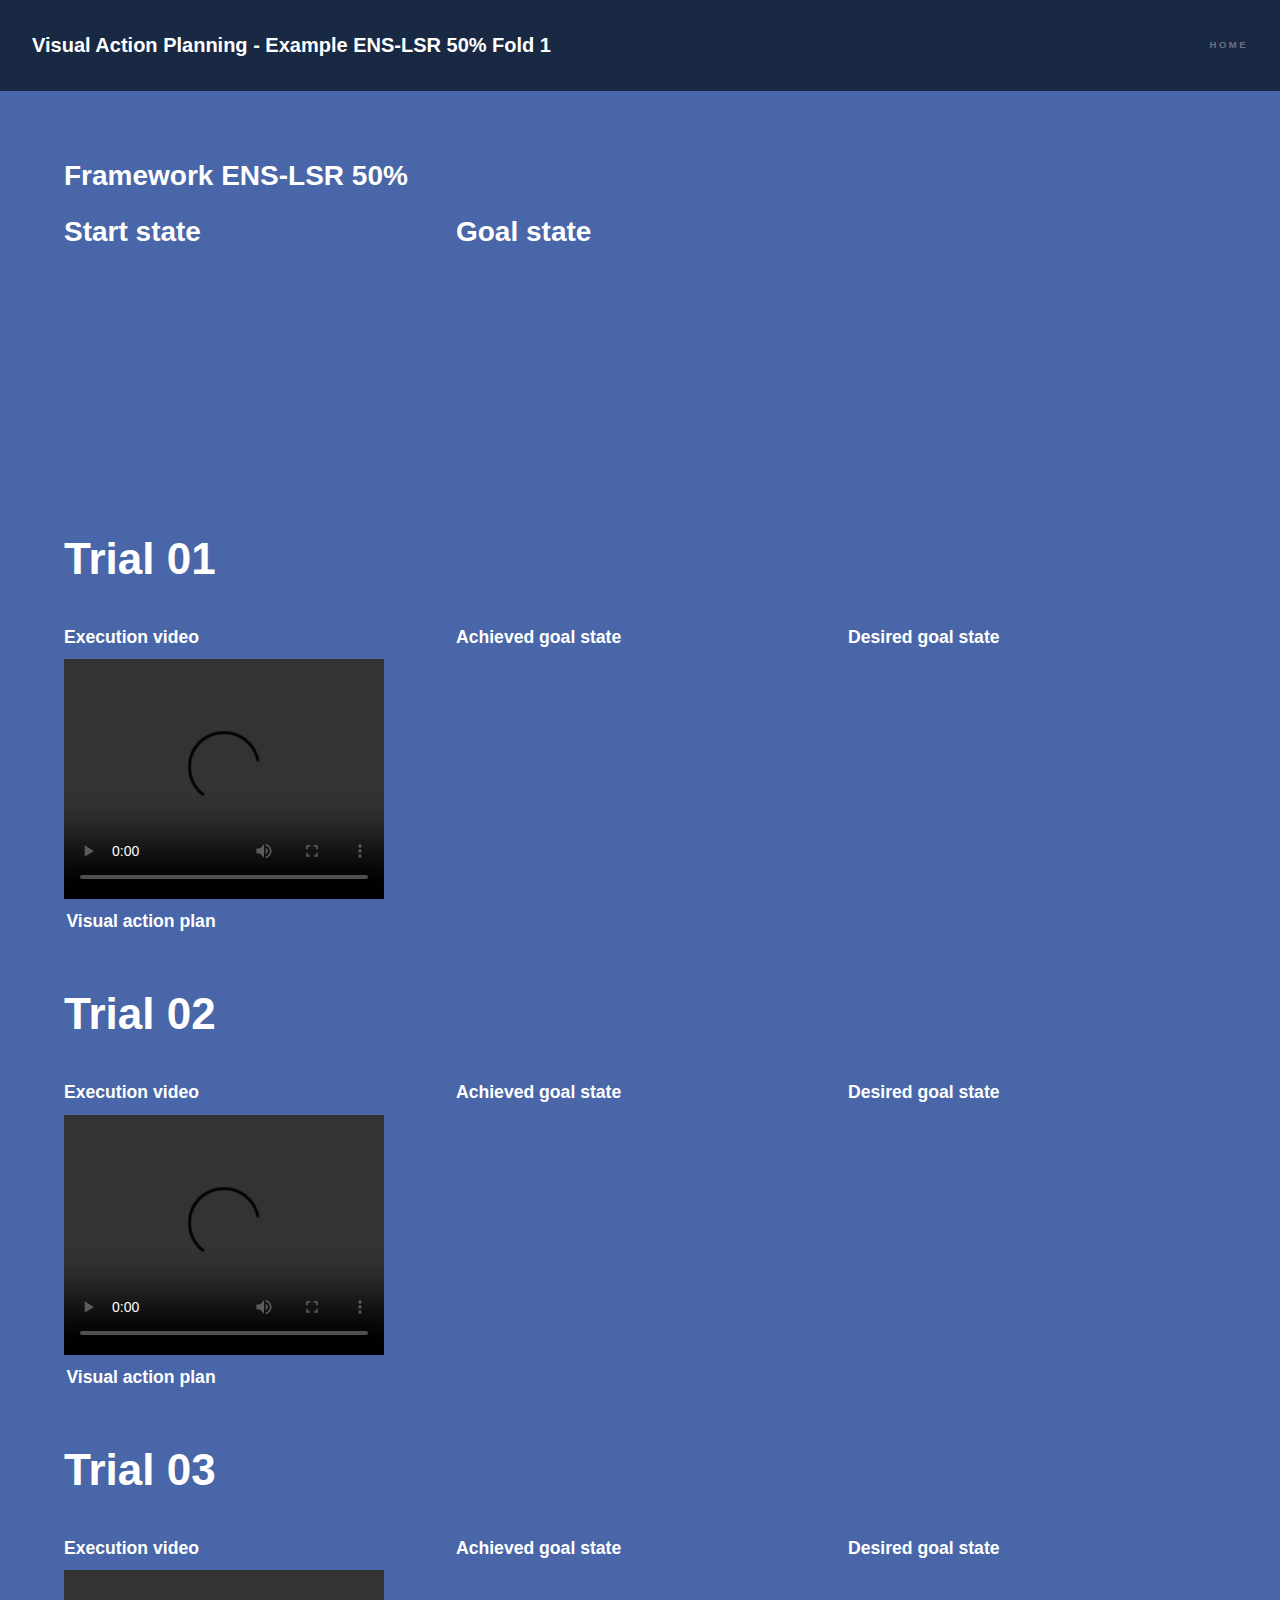
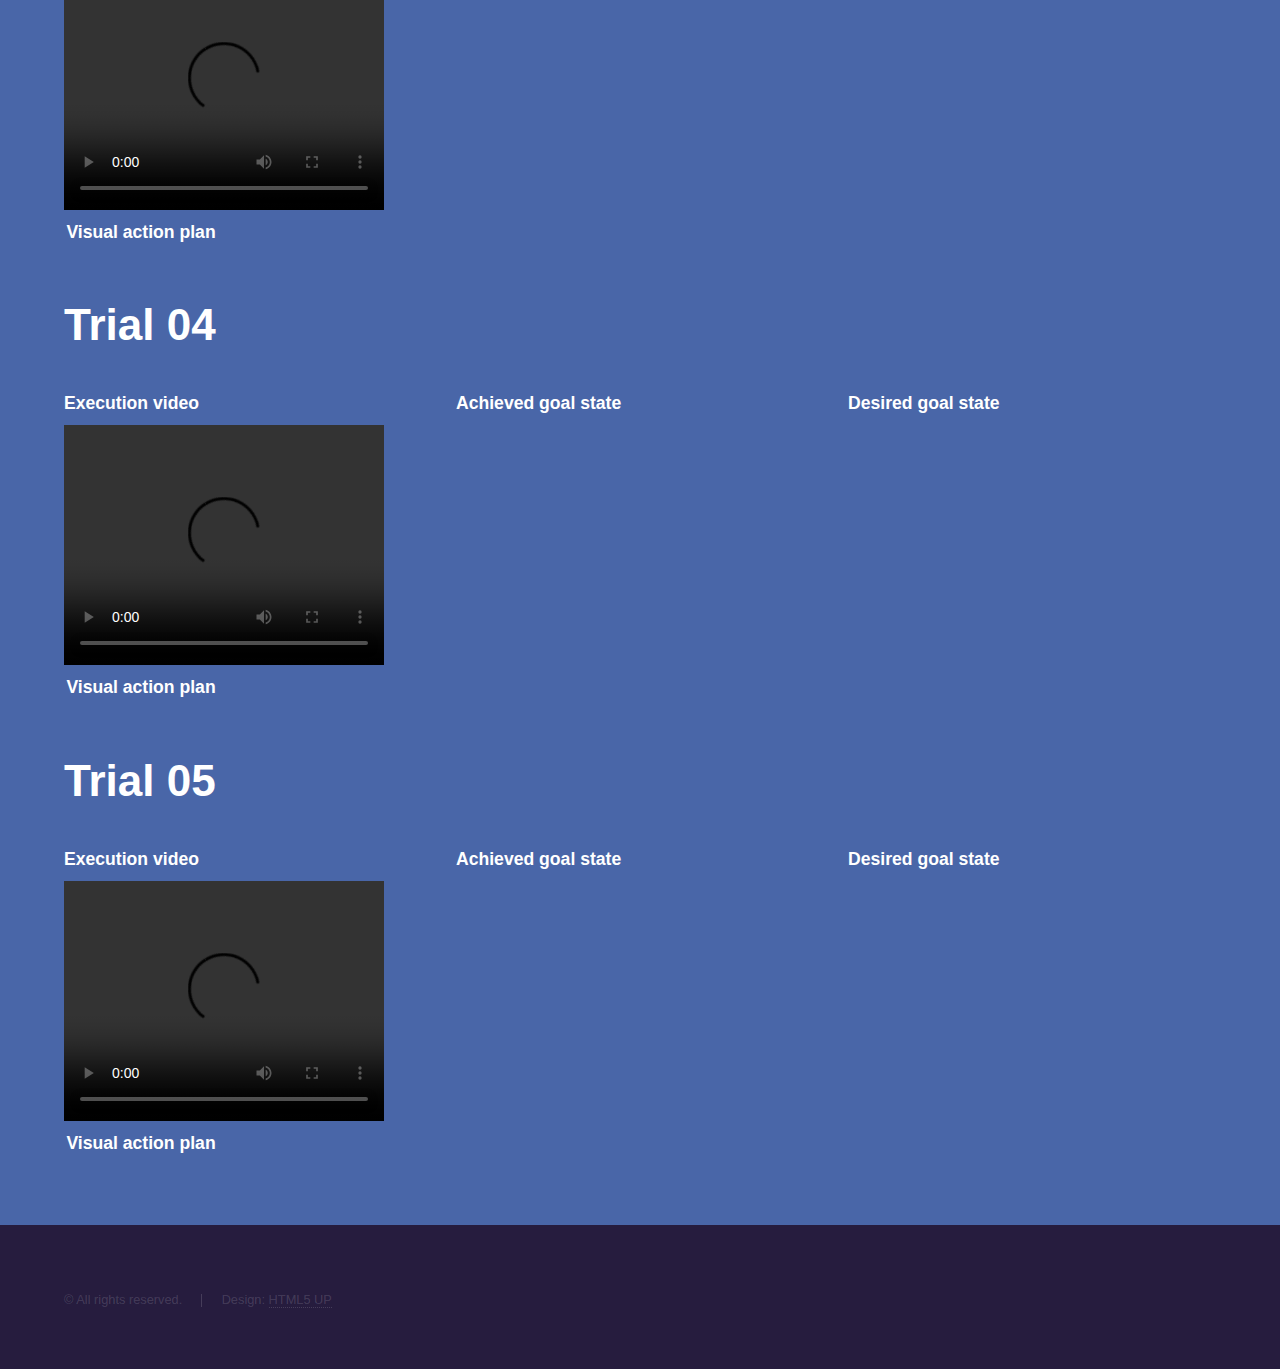
==== execution_videos_ens_fold_01.html @ e79122f7 "init website ens-lsr" ====
<!DOCTYPE HTML>
<!--
	Hyperspace by HTML5 UP
	html5up.net | @ajlkn
	Free for personal and commercial use under the CCA 3.0 license (html5up.net/license)
-->
<html>
	<head>
		<title>Visual Action Planning - Example ENS-LSR 50% Fold 1</title>
		<meta charset="utf-8" />
		<meta name="viewport" content="width=device-width, initial-scale=1, user-scalable=no" />
		<link rel="stylesheet" href="assets/css/main.css" />
		<noscript><link rel="stylesheet" href="assets/css/noscript.css" /></noscript>
		<style>
			div.divtitle {
			  padding-top: 25px;
			}

			div.divtrial {
			  padding-top: 10px;
			  padding-bottom: 10px;
			}
		</style>
	</head>
	<body class="is-preload">

		<!-- Header -->
			<header id="header" >

				<a href="index.html" class="title">Visual Action Planning - Example ENS-LSR 50% Fold 1</a>
				<nav>
					<ul>
						<li><a href="index.html">Home</a></li>
					</ul>
				</nav>
			</header>

		<!-- Wrapper -->
			<div id="wrapper">

				<!-- Main -->
					<section id="main" class="wrapper style3 spotlight">
						<div class="inner">

							<!--p>
							An image of a start and goal state will show up here.
							</p-->

								<div class="div">
								<article class="col-4 col-12-xsmall work-item">
									<h2>Framework ENS-LSR 50%</h2>
								</article>
							</div>

							<div class="row">
								
								<article class="col-4 col-12-xsmall work-item">
									<h2>Start state</h2>
									<a  class="image"><img src="images/web_ens/F01/T01/S_00.png" alt="" data-position="center center" style="height:240px;"/></a>
								</article>	
								<article class="col-4 col-12-xsmall work-item">
									<h2>Goal state</h2>
									<a  class="image"><img src="images/web_ens/F01/T01/G.png" alt="" data-position="center center" style="height:240px;"/></a>
								</article>	
							</div>

							<!--  <h1 class="major">Framework ACE-LSR 50%, Trial 01</h1>		-->				

							<!-- TRAIL 01 -->
							<div class="divtrial">
								<article class="col-4 col-12-xsmall work-item">
									<h1>Trial 01</h1>
								</article>
							</div>

						

							<div class="row">
								<article class="col-4 col-12-xsmall work-item">
									<h3>Execution video</h3>
									<video width="320" height="240" controls>
									  <source src="videos/ens/ens_f1_t1.m4v" type="video/mp4">									
									</video>
								</article>
								<article class="col-4 col-12-xsmall work-item">
									<h3>Achieved goal state</h3>
									<a  class="image"><img src="images/web_ens/F01/T01/S_02.png" alt="" data-position="center center" style="height:240px;"/></a>
								</article>	
								<article class="col-4 col-12-xsmall work-item">
									<h3>Desired goal state</h3>
									<a  class="image"><img src="images/web_ens/F01/T01/G.png" alt="" data-position="center center" style="height:240px;"/></a>
								</article>	
							</div>
							
							<div class="row">
								<h3>Visual action plan</h3>
							</div>
							
							<div class="row">
								<article class="col-4 col-12-xsmall work-item">
									<a  class="image">
										<img src="images/web_ens/F01/T01/VAP_00.png" alt="" data-position="center center" style="width:371px;"/>
									</a>
								</article>
							</div>

									
							
							
							<!-- TRAIL 02 -->
							<div class="divtrial">
								<article class="col-4 col-12-xsmall work-item">
									<h1>Trial 02</h1>
								</article>
							</div>


							<div class="row">
								<article class="col-4 col-12-xsmall work-item">
									<h3>Execution video</h3>
									<video width="320" height="240" controls>
									  <source src="videos/ens/ens_f1_t2.m4v" type="video/mp4">									
									</video>
								</article>
								<article class="col-4 col-12-xsmall work-item">
									<h3>Achieved goal state</h3>
									<a  class="image"><img src="images/web_ens/F01/T02/S_02.png" alt="" data-position="center center" style="height:240px;"/></a>
								</article>	
								<article class="col-4 col-12-xsmall work-item">
									<h3>Desired goal state</h3>
									<a  class="image"><img src="images/web_ens/F01/T02/G.png" alt="" data-position="center center" style="height:240px;"/></a>
								</article>	
							</div>
							
							<div class="row">
								<h3>Visual action plan</h3>
							</div>
							
							<div class="row">
								<article class="col-4 col-12-xsmall work-item">
									<a  class="image">
										<img src="images/web_ens/F01/T02/VAP_00.png" alt="" data-position="center center" style="width:371px;"/>
									</a>
								</article>	
							</div>

					


					<!-- TRAIL 03 -->
							<div class="divtrial">
								<article class="col-4 col-12-xsmall work-item">
									<h1>Trial 03</h1>
								</article>
							</div>

					

							<div class="row">
								<article class="col-4 col-12-xsmall work-item">
									<h3>Execution video</h3>
									<video width="320" height="240" controls>
									  <source src="videos/ens/ens_f1_t3.m4v" type="video/mp4">									
									</video>
								</article>
								<article class="col-4 col-12-xsmall work-item">
									<h3>Achieved goal state</h3>
									<a  class="image"><img src="images/web_ens/F01/T03/S_02.png" alt="" data-position="center center" style="height:240px;"/></a>
								</article>	
								<article class="col-4 col-12-xsmall work-item">
									<h3>Desired goal state</h3>
									<a  class="image"><img src="images/web_ens/F01/T03/G.png" alt="" data-position="center center" style="height:240px;"/></a>
								</article>	
							</div>
							
							<div class="row">
								<h3>Visual action plan</h3>
							</div>
							
							<div class="row">
								<article class="col-4 col-12-xsmall work-item">
									<a  class="image">
										<img src="images/web_ens/F01/T03/VAP_00.png" alt="" data-position="center center" style="width:371px;"/>
									</a>
								</article>	
								<article class="col-4 col-12-xsmall work-item">
									<a  class="image">
										<img src="images/web_ens/F01/T03/VAP_01.png" alt="" data-position="center center" style="width:371px;"/>
									</a>
								</article>	
							</div>




					<!-- TRAIL 04 -->
							<div class="divtrial">
								<article class="col-4 col-12-xsmall work-item">
									<h1>Trial 04</h1>
								</article>
							</div>


							<div class="row">
								<article class="col-4 col-12-xsmall work-item">
									<h3>Execution video</h3>
									<video width="320" height="240" controls>
									  <source src="videos/ens/ens_f1_t4.m4v" type="video/mp4">									
									</video>
								</article>
								<article class="col-4 col-12-xsmall work-item">
									<h3>Achieved goal state</h3>
									<a  class="image"><img src="images/web_ens/F01/T04/S_02.png" alt="" data-position="center center" style="height:240px;"/></a>
								</article>	
								<article class="col-4 col-12-xsmall work-item">
									<h3>Desired goal state</h3>
									<a  class="image"><img src="images/web_ens/F01/T04/G.png" alt="" data-position="center center" style="height:240px;"/></a>
								</article>	
							</div>
							
							<div class="row">
								<h3>Visual action plan</h3>
							</div>
							
							<div class="row">
								<article class="col-4 col-12-xsmall work-item">
									<a  class="image">
										<img src="images/web_ens/F01/T04/VAP_00.png" alt="" data-position="center center" style="width:371px;"/>
									</a>
								</article>	
							</div>



					<!-- TRAIL 04 -->
							<div class="divtrial">
								<article class="col-4 col-12-xsmall work-item">
									<h1>Trial 05</h1>
								</article>
							</div>


							<div class="row">
								<article class="col-4 col-12-xsmall work-item">
									<h3>Execution video</h3>
									<video width="320" height="240" controls>
									  <source src="videos/ens/ens_f1_t5.m4v" type="video/mp4">									
									</video>
								</article>
								<article class="col-4 col-12-xsmall work-item">
									<h3>Achieved goal state</h3>
									<a  class="image"><img src="images/web_ens/F01/T05/S_02.png" alt="" data-position="center center" style="height:240px;"/></a>
								</article>	
								<article class="col-4 col-12-xsmall work-item">
									<h3>Desired goal state</h3>
									<a  class="image"><img src="images/web_ens/F01/T05/G.png" alt="" data-position="center center" style="height:240px;"/></a>
								</article>	
							</div>
							
							<div class="row">
								<h3>Visual action plan</h3>
							</div>
							
							<div class="row">
								<article class="col-4 col-12-xsmall work-item">
									<a  class="image">
										<img src="images/web_ens/F01/T05/VAP_00.png" alt="" data-position="center center" style="width:371px;"/>
									</a>
								</article>	
							</div>
				
				

				</div>
					</section>















			</div>

		<!-- Footer -->
			<footer id="footer" class="wrapper alt">
				<div class="inner">
					<ul class="menu">
						<li>&copy; All rights reserved.</li><li>Design: <a href="http://html5up.net">HTML5 UP</a></li>
					</ul>
				</div>
			</footer>

		<!-- Scripts -->
			<script src="assets/js/jquery.min.js"></script>
			<script src="assets/js/jquery.scrollex.min.js"></script>
			<script src="assets/js/jquery.scrolly.min.js"></script>
			<script src="assets/js/browser.min.js"></script>
			<script src="assets/js/breakpoints.min.js"></script>
			<script src="assets/js/util.js"></script>
			<script src="assets/js/main.js"></script>

	</body>
</html>
---- assets/css/main.css ----
@import url(fontawesome-all.min.css);

/*
	Hyperspace by HTML5 UP
	html5up.net | @ajlkn
	Free for personal and commercial use under the CCA 3.0 license (html5up.net/license)
*/

html, body, div, span, applet, object,
iframe, h1, h2, h3, h4, h5, h6, p, blockquote,
pre, a, abbr, acronym, address, big, cite,
code, del, dfn, em, img, ins, kbd, q, s, samp,
small, strike, strong, sub, sup, tt, var, b,
u, i, center, dl, dt, dd, ol, ul, li, fieldset,
form, label, legend, table, caption, tbody,
tfoot, thead, tr, th, td, article, aside,
canvas, details, embed, figure, figcaption,
footer, header, hgroup, menu, nav, output, ruby,
section, summary, time, mark, audio, video {
	margin: 0;
	padding: 0;
	border: 0;
	font-size: 100%;
	font: inherit;
	vertical-align: baseline;}

article, aside, details, figcaption, figure,
footer, header, hgroup, menu, nav, section {
	display: block;}

body {
	line-height: 1;
}

ol, ul {
	list-style: none;
}

blockquote, q {
	quotes: none;
}

	blockquote:before, blockquote:after, q:before, q:after {
		content: '';
		content: none;
	}

table {
	border-collapse: collapse;
	border-spacing: 0;
}

body {
	-webkit-text-size-adjust: none;
}

mark {
	background-color: transparent;
	color: inherit;
}

input::-moz-focus-inner {
	border: 0;
	padding: 0;
}

input, select, textarea {
	-moz-appearance: none;
	-webkit-appearance: none;
	-ms-appearance: none;
	appearance: none;
}

/* Basic */

	@-ms-viewport {
		width: device-width;
	}

	body {
		-ms-overflow-style: scrollbar;
	}

	@media screen and (max-width: 480px) {

		html, body {
			min-width: 320px;
		}

	}

	html {
		box-sizing: border-box;
	}

	*, *:before, *:after {
		box-sizing: inherit;
	}

	body {
		background: #312450;
	}

		body.is-preload *, body.is-preload *:before, body.is-preload *:after {
			-moz-animation: none !important;
			-webkit-animation: none !important;
			-ms-animation: none !important;
			animation: none !important;
			-moz-transition: none !important;
			-webkit-transition: none !important;
			-ms-transition: none !important;
			transition: none !important;
		}

/* Type */

	body, input, select, textarea {
		color: rgba(255, 255, 255, 0.55);
		font-family: Arial, Helvetica, sans-serif;
		font-size: 16.5pt;
		font-weight: normal;
		line-height: 1.75;
	}

		@media screen and (max-width: 1680px) {

			body, input, select, textarea {
				font-size: 13pt;
			}

		}

		@media screen and (max-width: 1280px) {

			body, input, select, textarea {
				font-size: 12pt;
			}

		}

		@media screen and (max-width: 360px) {

			body, input, select, textarea {
				font-size: 11pt;
			}

		}

	a {
		-moz-transition: color 0.2s ease, border-bottom-color 0.2s ease;
		-webkit-transition: color 0.2s ease, border-bottom-color 0.2s ease;
		-ms-transition: color 0.2s ease, border-bottom-color 0.2s ease;
		transition: color 0.2s ease, border-bottom-color 0.2s ease;
		border-bottom: dotted 1px rgba(255, 255, 255, 0.35);
		color: inherit;
		text-decoration: none;
	}

		a:hover {
			border-bottom-color: transparent;
			color: #ffffff;
		}

	strong, b {
		color: #ffffff;
		font-weight: bold;
	}

	em, i {
		font-style: italic;
	}

	p {
		margin: 0 0 2em 0;
	}

	h1, h2, h3, h4, h5, h6 {
		color: #ffffff;
		font-weight: bold;
		line-height: 1.5;
		margin: 0 0 0.5em 0;
	}

		h1 a, h2 a, h3 a, h4 a, h5 a, h6 a {
			color: inherit;
			text-decoration: none;
		}

	h1 {
		font-size: 2.75em;
	}

		h1.major {
			margin: 0 0 1.3em 0;
			position: relative;
			padding-bottom: 0.35em;
		}

			h1.major:after {
				background-image: -moz-linear-gradient(to right, #5e42a6, #b74e91);
				background-image: -webkit-linear-gradient(to right, #5e42a6, #b74e91);
				background-image: -ms-linear-gradient(to right, #5e42a6, #b74e91);
				background-image: linear-gradient(to right, #5e42a6, #b74e91);
				-moz-transition: max-width 0.2s ease;
				-webkit-transition: max-width 0.2s ease;
				-ms-transition: max-width 0.2s ease;
				transition: max-width 0.2s ease;
				border-radius: 0.2em;
				bottom: 0;
				content: '';
				height: 0.05em;
				position: absolute;
				right: 0;
				width: 100%;
			}

	h2 {
		font-size: 1.75em;
	}

	h3 {
		font-size: 1.1em;
	}

	h4 {
		font-size: 1em;
	}

	h5 {
		font-size: 0.8em;
	}

	h6 {
		font-size: 0.6em;
	}

	@media screen and (max-width: 736px) {

		h1 {
			font-size: 2em;
		}

		h2 {
			font-size: 1.25em;
		}

		h3 {
			font-size: 1em;
		}

		h4 {
			font-size: 0.8em;
		}

		h5 {
			font-size: 0.6em;
		}

		h6 {
			font-size: 0.6em;
		}

	}

	sub {
		font-size: 0.8em;
		position: relative;
		top: 0.5em;
	}

	sup {
		font-size: 0.8em;
		position: relative;
		top: -0.5em;
	}

	blockquote {
		border-left: solid 4px rgba(255, 255, 255, 0.15);
		font-style: italic;
		margin: 0 0 2em 0;
		padding: 0.5em 0 0.5em 2em;
	}

	code {
		background: rgba(255, 255, 255, 0.05);
		border-radius: 0.25em;
		border: solid 1px rgba(255, 255, 255, 0.15);
		font-family: "Courier New", monospace;
		font-size: 0.9em;
		margin: 0 0.25em;
		padding: 0.25em 0.65em;
	}

	pre {
		-webkit-overflow-scrolling: touch;
		font-family: "Courier New", monospace;
		font-size: 0.9em;
		margin: 0 0 2em 0;
	}

		pre code {
			display: block;
			line-height: 1.75em;
			padding: 1em 1.5em;
			overflow-x: auto;
		}

	hr {
		border: 0;
		border-bottom: solid 1px rgba(255, 255, 255, 0.15);
		margin: 2em 0;
	}

		hr.major {
			margin: 3em 0;
		}

	.align-left {
		text-align: left;
	}

	.align-center {
		text-align: center;
	}

	.align-right {
		text-align: right;
	}

/* Row */

	.row {
		display: flex;
		flex-wrap: wrap;
		box-sizing: border-box;
		align-items: stretch;
	}

		.row > * {
			box-sizing: border-box;
		}

		.row.gtr-uniform > * > :last-child {
			margin-bottom: 0;
		}

		.row.aln-left {
			justify-content: flex-start;
		}

		.row.aln-center {
			justify-content: center;
		}

		.row.aln-right {
			justify-content: flex-end;
		}

		.row.aln-top {
			align-items: flex-start;
		}

		.row.aln-middle {
			align-items: center;
		}

		.row.aln-bottom {
			align-items: flex-end;
		}

		.row > .imp {
			order: -1;
		}

		.row > .col-1 {
			width: 8.33333%;
		}

		.row > .off-1 {
			margin-left: 8.33333%;
		}

		.row > .col-2 {
			width: 16.66667%;
		}

		.row > .off-2 {
			margin-left: 16.66667%;
		}

		.row > .col-3 {
			width: 25%;
		}

		.row > .off-3 {
			margin-left: 25%;
		}

		.row > .col-4 {
			width: 33.33333%;
		}

		.row > .off-4 {
			margin-left: 33.33333%;
		}

		.row > .col-5 {
			width: 41.66667%;
		}

		.row > .off-5 {
			margin-left: 41.66667%;
		}

		.row > .col-6 {
			width: 50%;
		}

		.row > .off-6 {
			margin-left: 50%;
		}

		.row > .col-7 {
			width: 58.33333%;
		}

		.row > .off-7 {
			margin-left: 58.33333%;
		}

		.row > .col-8 {
			width: 66.66667%;
		}

		.row > .off-8 {
			margin-left: 66.66667%;
		}

		.row > .col-9 {
			width: 75%;
		}

		.row > .off-9 {
			margin-left: 75%;
		}

		.row > .col-10 {
			width: 83.33333%;
		}

		.row > .off-10 {
			margin-left: 83.33333%;
		}

		.row > .col-11 {
			width: 91.66667%;
		}

		.row > .off-11 {
			margin-left: 91.66667%;
		}

		.row > .col-12 {
			width: 100%;
		}

		.row > .off-12 {
			margin-left: 100%;
		}

		.row.gtr-0 {
			margin-top: 0;
			margin-left: 0em;
		}

			.row.gtr-0 > * {
				padding: 0 0 0 0em;
			}

			.row.gtr-0.gtr-uniform {
				margin-top: 0em;
			}

				.row.gtr-0.gtr-uniform > * {
					padding-top: 0em;
				}

		.row.gtr-25 {
			margin-top: 0;
			margin-left: -0.375em;
		}

			.row.gtr-25 > * {
				padding: 0 0 0 0.375em;
			}

			.row.gtr-25.gtr-uniform {
				margin-top: -0.375em;
			}

				.row.gtr-25.gtr-uniform > * {
					padding-top: 0.375em;
				}

		.row.gtr-50 {
			margin-top: 0;
			margin-left: -0.75em;
		}

			.row.gtr-50 > * {
				padding: 0 0 0 0.75em;
			}

			.row.gtr-50.gtr-uniform {
				margin-top: -0.75em;
			}

				.row.gtr-50.gtr-uniform > * {
					padding-top: 0.75em;
				}

		.row {
			margin-top: 0;
			margin-left: -1.5em;
		}

			.row > * {
				padding: 0 0 0 1.5em;
			}

			.row.gtr-uniform {
				margin-top: -1.5em;
			}

				.row.gtr-uniform > * {
					padding-top: 1.5em;
				}

		.row.gtr-150 {
			margin-top: 0;
			margin-left: -2.25em;
		}

			.row.gtr-150 > * {
				padding: 0 0 0 2.25em;
			}

			.row.gtr-150.gtr-uniform {
				margin-top: -2.25em;
			}

				.row.gtr-150.gtr-uniform > * {
					padding-top: 2.25em;
				}

		.row.gtr-200 {
			margin-top: 0;
			margin-left: -3em;
		}

			.row.gtr-200 > * {
				padding: 0 0 0 3em;
			}

			.row.gtr-200.gtr-uniform {
				margin-top: -3em;
			}

				.row.gtr-200.gtr-uniform > * {
					padding-top: 3em;
				}

		@media screen and (max-width: 1680px) {

			.row {
				display: flex;
				flex-wrap: wrap;
				box-sizing: border-box;
				align-items: stretch;
			}

				.row > * {
					box-sizing: border-box;
				}

				.row.gtr-uniform > * > :last-child {
					margin-bottom: 0;
				}

				.row.aln-left {
					justify-content: flex-start;
				}

				.row.aln-center {
					justify-content: center;
				}

				.row.aln-right {
					justify-content: flex-end;
				}

				.row.aln-top {
					align-items: flex-start;
				}

				.row.aln-middle {
					align-items: center;
				}

				.row.aln-bottom {
					align-items: flex-end;
				}

				.row > .imp-xlarge {
					order: -1;
				}

				.row > .col-1-xlarge {
					width: 8.33333%;
				}

				.row > .off-1-xlarge {
					margin-left: 8.33333%;
				}

				.row > .col-2-xlarge {
					width: 16.66667%;
				}

				.row > .off-2-xlarge {
					margin-left: 16.66667%;
				}

				.row > .col-3-xlarge {
					width: 25%;
				}

				.row > .off-3-xlarge {
					margin-left: 25%;
				}

				.row > .col-4-xlarge {
					width: 33.33333%;
				}

				.row > .off-4-xlarge {
					margin-left: 33.33333%;
				}

				.row > .col-5-xlarge {
					width: 41.66667%;
				}

				.row > .off-5-xlarge {
					margin-left: 41.66667%;
				}

				.row > .col-6-xlarge {
					width: 50%;
				}

				.row > .off-6-xlarge {
					margin-left: 50%;
				}

				.row > .col-7-xlarge {
					width: 58.33333%;
				}

				.row > .off-7-xlarge {
					margin-left: 58.33333%;
				}

				.row > .col-8-xlarge {
					width: 66.66667%;
				}

				.row > .off-8-xlarge {
					margin-left: 66.66667%;
				}

				.row > .col-9-xlarge {
					width: 75%;
				}

				.row > .off-9-xlarge {
					margin-left: 75%;
				}

				.row > .col-10-xlarge {
					width: 83.33333%;
				}

				.row > .off-10-xlarge {
					margin-left: 83.33333%;
				}

				.row > .col-11-xlarge {
					width: 91.66667%;
				}

				.row > .off-11-xlarge {
					margin-left: 91.66667%;
				}

				.row > .col-12-xlarge {
					width: 100%;
				}

				.row > .off-12-xlarge {
					margin-left: 100%;
				}

				.row.gtr-0 {
					margin-top: 0;
					margin-left: 0em;
				}

					.row.gtr-0 > * {
						padding: 0 0 0 0em;
					}

					.row.gtr-0.gtr-uniform {
						margin-top: 0em;
					}

						.row.gtr-0.gtr-uniform > * {
							padding-top: 0em;
						}

				.row.gtr-25 {
					margin-top: 0;
					margin-left: -0.375em;
				}

					.row.gtr-25 > * {
						padding: 0 0 0 0.375em;
					}

					.row.gtr-25.gtr-uniform {
						margin-top: -0.375em;
					}

						.row.gtr-25.gtr-uniform > * {
							padding-top: 0.375em;
						}

				.row.gtr-50 {
					margin-top: 0;
					margin-left: -0.75em;
				}

					.row.gtr-50 > * {
						padding: 0 0 0 0.75em;
					}

					.row.gtr-50.gtr-uniform {
						margin-top: -0.75em;
					}

						.row.gtr-50.gtr-uniform > * {
							padding-top: 0.75em;
						}

				.row {
					margin-top: 0;
					margin-left: -1.5em;
				}

					.row > * {
						padding: 0 0 0 1.5em;
					}

					.row.gtr-uniform {
						margin-top: -1.5em;
					}

						.row.gtr-uniform > * {
							padding-top: 1.5em;
						}

				.row.gtr-150 {
					margin-top: 0;
					margin-left: -2.25em;
				}

					.row.gtr-150 > * {
						padding: 0 0 0 2.25em;
					}

					.row.gtr-150.gtr-uniform {
						margin-top: -2.25em;
					}

						.row.gtr-150.gtr-uniform > * {
							padding-top: 2.25em;
						}

				.row.gtr-200 {
					margin-top: 0;
					margin-left: -3em;
				}

					.row.gtr-200 > * {
						padding: 0 0 0 3em;
					}

					.row.gtr-200.gtr-uniform {
						margin-top: -3em;
					}

						.row.gtr-200.gtr-uniform > * {
							padding-top: 3em;
						}

		}

		@media screen and (max-width: 1280px) {

			.row {
				display: flex;
				flex-wrap: wrap;
				box-sizing: border-box;
				align-items: stretch;
			}

				.row > * {
					box-sizing: border-box;
				}

				.row.gtr-uniform > * > :last-child {
					margin-bottom: 0;
				}

				.row.aln-left {
					justify-content: flex-start;
				}

				.row.aln-center {
					justify-content: center;
				}

				.row.aln-right {
					justify-content: flex-end;
				}

				.row.aln-top {
					align-items: flex-start;
				}

				.row.aln-middle {
					align-items: center;
				}

				.row.aln-bottom {
					align-items: flex-end;
				}

				.row > .imp-large {
					order: -1;
				}

				.row > .col-1-large {
					width: 8.33333%;
				}

				.row > .off-1-large {
					margin-left: 8.33333%;
				}

				.row > .col-2-large {
					width: 16.66667%;
				}

				.row > .off-2-large {
					margin-left: 16.66667%;
				}

				.row > .col-3-large {
					width: 25%;
				}

				.row > .off-3-large {
					margin-left: 25%;
				}

				.row > .col-4-large {
					width: 33.33333%;
				}

				.row > .off-4-large {
					margin-left: 33.33333%;
				}

				.row > .col-5-large {
					width: 41.66667%;
				}

				.row > .off-5-large {
					margin-left: 41.66667%;
				}

				.row > .col-6-large {
					width: 50%;
				}

				.row > .off-6-large {
					margin-left: 50%;
				}

				.row > .col-7-large {
					width: 58.33333%;
				}

				.row > .off-7-large {
					margin-left: 58.33333%;
				}

				.row > .col-8-large {
					width: 66.66667%;
				}

				.row > .off-8-large {
					margin-left: 66.66667%;
				}

				.row > .col-9-large {
					width: 75%;
				}

				.row > .off-9-large {
					margin-left: 75%;
				}

				.row > .col-10-large {
					width: 83.33333%;
				}

				.row > .off-10-large {
					margin-left: 83.33333%;
				}

				.row > .col-11-large {
					width: 91.66667%;
				}

				.row > .off-11-large {
					margin-left: 91.66667%;
				}

				.row > .col-12-large {
					width: 100%;
				}

				.row > .off-12-large {
					margin-left: 100%;
				}

				.row.gtr-0 {
					margin-top: 0;
					margin-left: 0em;
				}

					.row.gtr-0 > * {
						padding: 0 0 0 0em;
					}

					.row.gtr-0.gtr-uniform {
						margin-top: 0em;
					}

						.row.gtr-0.gtr-uniform > * {
							padding-top: 0em;
						}

				.row.gtr-25 {
					margin-top: 0;
					margin-left: -0.375em;
				}

					.row.gtr-25 > * {
						padding: 0 0 0 0.375em;
					}

					.row.gtr-25.gtr-uniform {
						margin-top: -0.375em;
					}

						.row.gtr-25.gtr-uniform > * {
							padding-top: 0.375em;
						}

				.row.gtr-50 {
					margin-top: 0;
					margin-left: -0.75em;
				}

					.row.gtr-50 > * {
						padding: 0 0 0 0.75em;
					}

					.row.gtr-50.gtr-uniform {
						margin-top: -0.75em;
					}

						.row.gtr-50.gtr-uniform > * {
							padding-top: 0.75em;
						}

				.row {
					margin-top: 0;
					margin-left: -1.5em;
				}

					.row > * {
						padding: 0 0 0 1.5em;
					}

					.row.gtr-uniform {
						margin-top: -1.5em;
					}

						.row.gtr-uniform > * {
							padding-top: 1.5em;
						}

				.row.gtr-150 {
					margin-top: 0;
					margin-left: -2.25em;
				}

					.row.gtr-150 > * {
						padding: 0 0 0 2.25em;
					}

					.row.gtr-150.gtr-uniform {
						margin-top: -2.25em;
					}

						.row.gtr-150.gtr-uniform > * {
							padding-top: 2.25em;
						}

				.row.gtr-200 {
					margin-top: 0;
					margin-left: -3em;
				}

					.row.gtr-200 > * {
						padding: 0 0 0 3em;
					}

					.row.gtr-200.gtr-uniform {
						margin-top: -3em;
					}

						.row.gtr-200.gtr-uniform > * {
							padding-top: 3em;
						}

		}

		@media screen and (max-width: 980px) {

			.row {
				display: flex;
				flex-wrap: wrap;
				box-sizing: border-box;
				align-items: stretch;
			}

				.row > * {
					box-sizing: border-box;
				}

				.row.gtr-uniform > * > :last-child {
					margin-bottom: 0;
				}

				.row.aln-left {
					justify-content: flex-start;
				}

				.row.aln-center {
					justify-content: center;
				}

				.row.aln-right {
					justify-content: flex-end;
				}

				.row.aln-top {
					align-items: flex-start;
				}

				.row.aln-middle {
					align-items: center;
				}

				.row.aln-bottom {
					align-items: flex-end;
				}

				.row > .imp-medium {
					order: -1;
				}

				.row > .col-1-medium {
					width: 8.33333%;
				}

				.row > .off-1-medium {
					margin-left: 8.33333%;
				}

				.row > .col-2-medium {
					width: 16.66667%;
				}

				.row > .off-2-medium {
					margin-left: 16.66667%;
				}

				.row > .col-3-medium {
					width: 25%;
				}

				.row > .off-3-medium {
					margin-left: 25%;
				}

				.row > .col-4-medium {
					width: 33.33333%;
				}

				.row > .off-4-medium {
					margin-left: 33.33333%;
				}

				.row > .col-5-medium {
					width: 41.66667%;
				}

				.row > .off-5-medium {
					margin-left: 41.66667%;
				}

				.row > .col-6-medium {
					width: 50%;
				}

				.row > .off-6-medium {
					margin-left: 50%;
				}

				.row > .col-7-medium {
					width: 58.33333%;
				}

				.row > .off-7-medium {
					margin-left: 58.33333%;
				}

				.row > .col-8-medium {
					width: 66.66667%;
				}

				.row > .off-8-medium {
					margin-left: 66.66667%;
				}

				.row > .col-9-medium {
					width: 75%;
				}

				.row > .off-9-medium {
					margin-left: 75%;
				}

				.row > .col-10-medium {
					width: 83.33333%;
				}

				.row > .off-10-medium {
					margin-left: 83.33333%;
				}

				.row > .col-11-medium {
					width: 91.66667%;
				}

				.row > .off-11-medium {
					margin-left: 91.66667%;
				}

				.row > .col-12-medium {
					width: 100%;
				}

				.row > .off-12-medium {
					margin-left: 100%;
				}

				.row.gtr-0 {
					margin-top: 0;
					margin-left: 0em;
				}

					.row.gtr-0 > * {
						padding: 0 0 0 0em;
					}

					.row.gtr-0.gtr-uniform {
						margin-top: 0em;
					}

						.row.gtr-0.gtr-uniform > * {
							padding-top: 0em;
						}

				.row.gtr-25 {
					margin-top: 0;
					margin-left: -0.375em;
				}

					.row.gtr-25 > * {
						padding: 0 0 0 0.375em;
					}

					.row.gtr-25.gtr-uniform {
						margin-top: -0.375em;
					}

						.row.gtr-25.gtr-uniform > * {
							padding-top: 0.375em;
						}

				.row.gtr-50 {
					margin-top: 0;
					margin-left: -0.75em;
				}

					.row.gtr-50 > * {
						padding: 0 0 0 0.75em;
					}

					.row.gtr-50.gtr-uniform {
						margin-top: -0.75em;
					}

						.row.gtr-50.gtr-uniform > * {
							padding-top: 0.75em;
						}

				.row {
					margin-top: 0;
					margin-left: -1.5em;
				}

					.row > * {
						padding: 0 0 0 1.5em;
					}

					.row.gtr-uniform {
						margin-top: -1.5em;
					}

						.row.gtr-uniform > * {
							padding-top: 1.5em;
						}

				.row.gtr-150 {
					margin-top: 0;
					margin-left: -2.25em;
				}

					.row.gtr-150 > * {
						padding: 0 0 0 2.25em;
					}

					.row.gtr-150.gtr-uniform {
						margin-top: -2.25em;
					}

						.row.gtr-150.gtr-uniform > * {
							padding-top: 2.25em;
						}

				.row.gtr-200 {
					margin-top: 0;
					margin-left: -3em;
				}

					.row.gtr-200 > * {
						padding: 0 0 0 3em;
					}

					.row.gtr-200.gtr-uniform {
						margin-top: -3em;
					}

						.row.gtr-200.gtr-uniform > * {
							padding-top: 3em;
						}

		}

		@media screen and (max-width: 736px) {

			.row {
				display: flex;
				flex-wrap: wrap;
				box-sizing: border-box;
				align-items: stretch;
			}

				.row > * {
					box-sizing: border-box;
				}

				.row.gtr-uniform > * > :last-child {
					margin-bottom: 0;
				}

				.row.aln-left {
					justify-content: flex-start;
				}

				.row.aln-center {
					justify-content: center;
				}

				.row.aln-right {
					justify-content: flex-end;
				}

				.row.aln-top {
					align-items: flex-start;
				}

				.row.aln-middle {
					align-items: center;
				}

				.row.aln-bottom {
					align-items: flex-end;
				}

				.row > .imp-small {
					order: -1;
				}

				.row > .col-1-small {
					width: 8.33333%;
				}

				.row > .off-1-small {
					margin-left: 8.33333%;
				}

				.row > .col-2-small {
					width: 16.66667%;
				}

				.row > .off-2-small {
					margin-left: 16.66667%;
				}

				.row > .col-3-small {
					width: 25%;
				}

				.row > .off-3-small {
					margin-left: 25%;
				}

				.row > .col-4-small {
					width: 33.33333%;
				}

				.row > .off-4-small {
					margin-left: 33.33333%;
				}

				.row > .col-5-small {
					width: 41.66667%;
				}

				.row > .off-5-small {
					margin-left: 41.66667%;
				}

				.row > .col-6-small {
					width: 50%;
				}

				.row > .off-6-small {
					margin-left: 50%;
				}

				.row > .col-7-small {
					width: 58.33333%;
				}

				.row > .off-7-small {
					margin-left: 58.33333%;
				}

				.row > .col-8-small {
					width: 66.66667%;
				}

				.row > .off-8-small {
					margin-left: 66.66667%;
				}

				.row > .col-9-small {
					width: 75%;
				}

				.row > .off-9-small {
					margin-left: 75%;
				}

				.row > .col-10-small {
					width: 83.33333%;
				}

				.row > .off-10-small {
					margin-left: 83.33333%;
				}

				.row > .col-11-small {
					width: 91.66667%;
				}

				.row > .off-11-small {
					margin-left: 91.66667%;
				}

				.row > .col-12-small {
					width: 100%;
				}

				.row > .off-12-small {
					margin-left: 100%;
				}

				.row.gtr-0 {
					margin-top: 0;
					margin-left: 0em;
				}

					.row.gtr-0 > * {
						padding: 0 0 0 0em;
					}

					.row.gtr-0.gtr-uniform {
						margin-top: 0em;
					}

						.row.gtr-0.gtr-uniform > * {
							padding-top: 0em;
						}

				.row.gtr-25 {
					margin-top: 0;
					margin-left: -0.375em;
				}

					.row.gtr-25 > * {
						padding: 0 0 0 0.375em;
					}

					.row.gtr-25.gtr-uniform {
						margin-top: -0.375em;
					}

						.row.gtr-25.gtr-uniform > * {
							padding-top: 0.375em;
						}

				.row.gtr-50 {
					margin-top: 0;
					margin-left: -0.75em;
				}

					.row.gtr-50 > * {
						padding: 0 0 0 0.75em;
					}

					.row.gtr-50.gtr-uniform {
						margin-top: -0.75em;
					}

						.row.gtr-50.gtr-uniform > * {
							padding-top: 0.75em;
						}

				.row {
					margin-top: 0;
					margin-left: -1.5em;
				}

					.row > * {
						padding: 0 0 0 1.5em;
					}

					.row.gtr-uniform {
						margin-top: -1.5em;
					}

						.row.gtr-uniform > * {
							padding-top: 1.5em;
						}

				.row.gtr-150 {
					margin-top: 0;
					margin-left: -2.25em;
				}

					.row.gtr-150 > * {
						padding: 0 0 0 2.25em;
					}

					.row.gtr-150.gtr-uniform {
						margin-top: -2.25em;
					}

						.row.gtr-150.gtr-uniform > * {
							padding-top: 2.25em;
						}

				.row.gtr-200 {
					margin-top: 0;
					margin-left: -3em;
				}

					.row.gtr-200 > * {
						padding: 0 0 0 3em;
					}

					.row.gtr-200.gtr-uniform {
						margin-top: -3em;
					}

						.row.gtr-200.gtr-uniform > * {
							padding-top: 3em;
						}

		}

		@media screen and (max-width: 480px) {

			.row {
				display: flex;
				flex-wrap: wrap;
				box-sizing: border-box;
				align-items: stretch;
			}

				.row > * {
					box-sizing: border-box;
				}

				.row.gtr-uniform > * > :last-child {
					margin-bottom: 0;
				}

				.row.aln-left {
					justify-content: flex-start;
				}

				.row.aln-center {
					justify-content: center;
				}

				.row.aln-right {
					justify-content: flex-end;
				}

				.row.aln-top {
					align-items: flex-start;
				}

				.row.aln-middle {
					align-items: center;
				}

				.row.aln-bottom {
					align-items: flex-end;
				}

				.row > .imp-xsmall {
					order: -1;
				}

				.row > .col-1-xsmall {
					width: 8.33333%;
				}

				.row > .off-1-xsmall {
					margin-left: 8.33333%;
				}

				.row > .col-2-xsmall {
					width: 16.66667%;
				}

				.row > .off-2-xsmall {
					margin-left: 16.66667%;
				}

				.row > .col-3-xsmall {
					width: 25%;
				}

				.row > .off-3-xsmall {
					margin-left: 25%;
				}

				.row > .col-4-xsmall {
					width: 33.33333%;
				}

				.row > .off-4-xsmall {
					margin-left: 33.33333%;
				}

				.row > .col-5-xsmall {
					width: 41.66667%;
				}

				.row > .off-5-xsmall {
					margin-left: 41.66667%;
				}

				.row > .col-6-xsmall {
					width: 50%;
				}

				.row > .off-6-xsmall {
					margin-left: 50%;
				}

				.row > .col-7-xsmall {
					width: 58.33333%;
				}

				.row > .off-7-xsmall {
					margin-left: 58.33333%;
				}

				.row > .col-8-xsmall {
					width: 66.66667%;
				}

				.row > .off-8-xsmall {
					margin-left: 66.66667%;
				}

				.row > .col-9-xsmall {
					width: 75%;
				}

				.row > .off-9-xsmall {
					margin-left: 75%;
				}

				.row > .col-10-xsmall {
					width: 83.33333%;
				}

				.row > .off-10-xsmall {
					margin-left: 83.33333%;
				}

				.row > .col-11-xsmall {
					width: 91.66667%;
				}

				.row > .off-11-xsmall {
					margin-left: 91.66667%;
				}

				.row > .col-12-xsmall {
					width: 100%;
				}

				.row > .off-12-xsmall {
					margin-left: 100%;
				}

				.row.gtr-0 {
					margin-top: 0;
					margin-left: 0em;
				}

					.row.gtr-0 > * {
						padding: 0 0 0 0em;
					}

					.row.gtr-0.gtr-uniform {
						margin-top: 0em;
					}

						.row.gtr-0.gtr-uniform > * {
							padding-top: 0em;
						}

				.row.gtr-25 {
					margin-top: 0;
					margin-left: -0.375em;
				}

					.row.gtr-25 > * {
						padding: 0 0 0 0.375em;
					}

					.row.gtr-25.gtr-uniform {
						margin-top: -0.375em;
					}

						.row.gtr-25.gtr-uniform > * {
							padding-top: 0.375em;
						}

				.row.gtr-50 {
					margin-top: 0;
					margin-left: -0.75em;
				}

					.row.gtr-50 > * {
						padding: 0 0 0 0.75em;
					}

					.row.gtr-50.gtr-uniform {
						margin-top: -0.75em;
					}

						.row.gtr-50.gtr-uniform > * {
							padding-top: 0.75em;
						}

				.row {
					margin-top: 0;
					margin-left: -1.5em;
				}

					.row > * {
						padding: 0 0 0 1.5em;
					}

					.row.gtr-uniform {
						margin-top: -1.5em;
					}

						.row.gtr-uniform > * {
							padding-top: 1.5em;
						}

				.row.gtr-150 {
					margin-top: 0;
					margin-left: -2.25em;
				}

					.row.gtr-150 > * {
						padding: 0 0 0 2.25em;
					}

					.row.gtr-150.gtr-uniform {
						margin-top: -2.25em;
					}

						.row.gtr-150.gtr-uniform > * {
							padding-top: 2.25em;
						}

				.row.gtr-200 {
					margin-top: 0;
					margin-left: -3em;
				}

					.row.gtr-200 > * {
						padding: 0 0 0 3em;
					}

					.row.gtr-200.gtr-uniform {
						margin-top: -3em;
					}

						.row.gtr-200.gtr-uniform > * {
							padding-top: 3em;
						}

		}

/* Box */

	.box {
		border-radius: 0.25em;
		border: solid 1px rgba(255, 255, 255, 0.15);
		margin-bottom: 2em;
		padding: 1.5em;
	}

		.box > :last-child,
		.box > :last-child > :last-child,
		.box > :last-child > :last-child > :last-child {
			margin-bottom: 0;
		}

		.box.alt {
			border: 0;
			border-radius: 0;
			padding: 0;
		}

/* Button */

	input[type="submit"],
	input[type="reset"],
	input[type="button"],
	button,
	.button {
		-moz-appearance: none;
		-webkit-appearance: none;
		-ms-appearance: none;
		appearance: none;
		-moz-transition: border-color 0.2s ease;
		-webkit-transition: border-color 0.2s ease;
		-ms-transition: border-color 0.2s ease;
		transition: border-color 0.2s ease;
		background-color: #ffffff4f;
		border: solid 1px !important;
		border-color: rgba(255, 255, 255, 0.15) !important;
		border-radius: 3em;
		color: #ffffff !important;
		cursor: pointer;
		display: inline-block;
		font-size: 0.6em;
		font-weight: bold;
		height: calc(4.75em + 2px);
		letter-spacing: 0.25em;
		line-height: 4.75em;
		outline: 0;
		padding: 0 3.75em;
		position: relative;
		text-align: center;
		text-decoration: none;
		text-transform: uppercase;
		white-space: nowrap;
	}

		input[type="submit"]:after,
		input[type="reset"]:after,
		input[type="button"]:after,
		button:after,
		.button:after {
			-moz-transform: scale(0.25);
			-webkit-transform: scale(0.25);
			-ms-transform: scale(0.25);
			transform: scale(0.25);
			pointer-events: none;
			-moz-transition: opacity 0.2s ease, -moz-transform 0.2s ease;
			-webkit-transition: opacity 0.2s ease, -webkit-transform 0.2s ease;
			-ms-transition: opacity 0.2s ease, -ms-transform 0.2s ease;
			transition: opacity 0.2s ease, transform 0.2s ease;
			background: #ffffff;
			border-radius: 3em;
			content: '';
			height: 100%;
			left: 0;
			opacity: 0;
			position: absolute;
			top: 0;
			width: 100%;
		}

		input[type="submit"].icon:before,
		input[type="reset"].icon:before,
		input[type="button"].icon:before,
		button.icon:before,
		.button.icon:before {
			margin-right: 0.75em;
		}

		input[type="submit"].fit,
		input[type="reset"].fit,
		input[type="button"].fit,
		button.fit,
		.button.fit {
			width: 100%;
		}

		input[type="submit"].small,
		input[type="reset"].small,
		input[type="button"].small,
		button.small,
		.button.small {
			font-size: 0.4em;
		}

		input[type="submit"].large,
		input[type="reset"].large,
		input[type="button"].large,
		button.large,
		.button.large {
			font-size: 0.8em;
		}

		input[type="submit"].primary,
		input[type="reset"].primary,
		input[type="button"].primary,
		button.primary,
		.button.primary {
			background-color: #ffffff;
			color: #312450 !important;
		}

			input[type="submit"].primary:after,
			input[type="reset"].primary:after,
			input[type="button"].primary:after,
			button.primary:after,
			.button.primary:after {
				display: none;
			}

		input[type="submit"].disabled, input[type="submit"]:disabled,
		input[type="reset"].disabled,
		input[type="reset"]:disabled,
		input[type="button"].disabled,
		input[type="button"]:disabled,
		button.disabled,
		button:disabled,
		.button.disabled,
		.button:disabled {
			cursor: default;
			opacity: 0.5;
			pointer-events: none;
		}

		input[type="submit"]:hover,
		input[type="reset"]:hover,
		input[type="button"]:hover,
		button:hover,
		.button:hover {
			border-color: rgba(255, 255, 255, 0.55) !important;
		}

			input[type="submit"]:hover:after,
			input[type="reset"]:hover:after,
			input[type="button"]:hover:after,
			button:hover:after,
			.button:hover:after {
				opacity: 0.05;
				-moz-transform: scale(1);
				-webkit-transform: scale(1);
				-ms-transform: scale(1);
				transform: scale(1);
			}

			input[type="submit"]:hover:active,
			input[type="reset"]:hover:active,
			input[type="button"]:hover:active,
			button:hover:active,
			.button:hover:active {
				border-color: #ffffff !important;
			}

				input[type="submit"]:hover:active:after,
				input[type="reset"]:hover:active:after,
				input[type="button"]:hover:active:after,
				button:hover:active:after,
				.button:hover:active:after {
					opacity: 0.1;
				}

/* Features */

	.features {
		display: -moz-flex;
		display: -webkit-flex;
		display: -ms-flex;
		display: flex;
		-moz-flex-wrap: wrap;
		-webkit-flex-wrap: wrap;
		-ms-flex-wrap: wrap;
		flex-wrap: wrap;
		border-radius: 0.25em;
		border: solid 1px rgba(255, 255, 255, 0.15);
		background: rgba(255, 255, 255, 0.05);
		margin: 0 0 2em 0;
	}

		.features section {
			padding: 3.5em 3em 1em 7em ;
			width: 50%;
			border-top: solid 1px rgba(255, 255, 255, 0.15);
			position: relative;
		}

			.features section:nth-child(-n + 2) {
				border-top-width: 0;
			}

			.features section:nth-child(2n) {
				border-left: solid 1px rgba(255, 255, 255, 0.15);
			}

			.features section .icon {
				-moz-transition: opacity 0.5s ease, -moz-transform 0.5s ease;
				-webkit-transition: opacity 0.5s ease, -webkit-transform 0.5s ease;
				-ms-transition: opacity 0.5s ease, -ms-transform 0.5s ease;
				transition: opacity 0.5s ease, transform 0.5s ease;
				-moz-transition-delay: 1s;
				-webkit-transition-delay: 1s;
				-ms-transition-delay: 1s;
				transition-delay: 1s;
				-moz-transform: scale(1);
				-webkit-transform: scale(1);
				-ms-transform: scale(1);
				transform: scale(1);
				position: absolute;
				left: 3em;
				top: 3em;
				opacity: 1;
			}

			.features section:nth-child(1) .icon {
				-moz-transition-delay: 0.15s;
				-webkit-transition-delay: 0.15s;
				-ms-transition-delay: 0.15s;
				transition-delay: 0.15s;
			}

			.features section:nth-child(2) .icon {
				-moz-transition-delay: 0.3s;
				-webkit-transition-delay: 0.3s;
				-ms-transition-delay: 0.3s;
				transition-delay: 0.3s;
			}

			.features section:nth-child(3) .icon {
				-moz-transition-delay: 0.45s;
				-webkit-transition-delay: 0.45s;
				-ms-transition-delay: 0.45s;
				transition-delay: 0.45s;
			}

			.features section:nth-child(4) .icon {
				-moz-transition-delay: 0.6s;
				-webkit-transition-delay: 0.6s;
				-ms-transition-delay: 0.6s;
				transition-delay: 0.6s;
			}

			.features section:nth-child(5) .icon {
				-moz-transition-delay: 0.75s;
				-webkit-transition-delay: 0.75s;
				-ms-transition-delay: 0.75s;
				transition-delay: 0.75s;
			}

			.features section:nth-child(6) .icon {
				-moz-transition-delay: 0.9s;
				-webkit-transition-delay: 0.9s;
				-ms-transition-delay: 0.9s;
				transition-delay: 0.9s;
			}

			.features section:nth-child(7) .icon {
				-moz-transition-delay: 1.05s;
				-webkit-transition-delay: 1.05s;
				-ms-transition-delay: 1.05s;
				transition-delay: 1.05s;
			}

			.features section:nth-child(8) .icon {
				-moz-transition-delay: 1.2s;
				-webkit-transition-delay: 1.2s;
				-ms-transition-delay: 1.2s;
				transition-delay: 1.2s;
			}

			.features section:nth-child(9) .icon {
				-moz-transition-delay: 1.35s;
				-webkit-transition-delay: 1.35s;
				-ms-transition-delay: 1.35s;
				transition-delay: 1.35s;
			}

			.features section:nth-child(10) .icon {
				-moz-transition-delay: 1.5s;
				-webkit-transition-delay: 1.5s;
				-ms-transition-delay: 1.5s;
				transition-delay: 1.5s;
			}

			.features section:nth-child(11) .icon {
				-moz-transition-delay: 1.65s;
				-webkit-transition-delay: 1.65s;
				-ms-transition-delay: 1.65s;
				transition-delay: 1.65s;
			}

			.features section:nth-child(12) .icon {
				-moz-transition-delay: 1.8s;
				-webkit-transition-delay: 1.8s;
				-ms-transition-delay: 1.8s;
				transition-delay: 1.8s;
			}

			.features section:nth-child(13) .icon {
				-moz-transition-delay: 1.95s;
				-webkit-transition-delay: 1.95s;
				-ms-transition-delay: 1.95s;
				transition-delay: 1.95s;
			}

			.features section:nth-child(14) .icon {
				-moz-transition-delay: 2.1s;
				-webkit-transition-delay: 2.1s;
				-ms-transition-delay: 2.1s;
				transition-delay: 2.1s;
			}

			.features section:nth-child(15) .icon {
				-moz-transition-delay: 2.25s;
				-webkit-transition-delay: 2.25s;
				-ms-transition-delay: 2.25s;
				transition-delay: 2.25s;
			}

			.features section:nth-child(16) .icon {
				-moz-transition-delay: 2.4s;
				-webkit-transition-delay: 2.4s;
				-ms-transition-delay: 2.4s;
				transition-delay: 2.4s;
			}

			.features section:nth-child(17) .icon {
				-moz-transition-delay: 2.55s;
				-webkit-transition-delay: 2.55s;
				-ms-transition-delay: 2.55s;
				transition-delay: 2.55s;
			}

			.features section:nth-child(18) .icon {
				-moz-transition-delay: 2.7s;
				-webkit-transition-delay: 2.7s;
				-ms-transition-delay: 2.7s;
				transition-delay: 2.7s;
			}

			.features section:nth-child(19) .icon {
				-moz-transition-delay: 2.85s;
				-webkit-transition-delay: 2.85s;
				-ms-transition-delay: 2.85s;
				transition-delay: 2.85s;
			}

			.features section:nth-child(20) .icon {
				-moz-transition-delay: 3s;
				-webkit-transition-delay: 3s;
				-ms-transition-delay: 3s;
				transition-delay: 3s;
			}

		.features.inactive section .icon {
			-moz-transform: scale(0.5);
			-webkit-transform: scale(0.5);
			-ms-transform: scale(0.5);
			transform: scale(0.5);
			opacity: 0;
		}

		@media screen and (max-width: 980px) {

			.features {
				display: block;
			}

				.features section {
					border-top-width: 1px !important;
					border-left-width: 0 !important;
					width: 100%;
				}

					.features section:first-child {
						border-top-width: 0 !important;
					}

		}

		@media screen and (max-width: 736px) {

			.features section {
				padding: 2.5em 1.5em 0.1em 5.5em ;
			}

				.features section .icon {
					left: 1.5em;
					top: 2em;
				}

		}

		@media screen and (max-width: 480px) {

			.features section {
				padding: 2em 1.5em 0.1em 1.5em ;
			}

				.features section .icon {
					left: 0;
					position: relative;
					top: 0;
				}

		}

/* Form */

	form {
		margin: 0 0 2em 0;
	}

		form > :last-child {
			margin-bottom: 0;
		}

		form > .fields {
			display: -moz-flex;
			display: -webkit-flex;
			display: -ms-flex;
			display: flex;
			-moz-flex-wrap: wrap;
			-webkit-flex-wrap: wrap;
			-ms-flex-wrap: wrap;
			flex-wrap: wrap;
			width: calc(100% + 3em);
			margin: -1.5em 0 2em -1.5em;
		}

			form > .fields > .field {
				-moz-flex-grow: 0;
				-webkit-flex-grow: 0;
				-ms-flex-grow: 0;
				flex-grow: 0;
				-moz-flex-shrink: 0;
				-webkit-flex-shrink: 0;
				-ms-flex-shrink: 0;
				flex-shrink: 0;
				padding: 1.5em 0 0 1.5em;
				width: calc(100% - 1.5em);
			}

				form > .fields > .field.half {
					width: calc(50% - 0.75em);
				}

				form > .fields > .field.third {
					width: calc(100%/3 - 0.5em);
				}

				form > .fields > .field.quarter {
					width: calc(25% - 0.375em);
				}

		@media screen and (max-width: 480px) {

			form > .fields {
				width: calc(100% + 3em);
				margin: -1.5em 0 2em -1.5em;
			}

				form > .fields > .field {
					padding: 1.5em 0 0 1.5em;
					width: calc(100% - 1.5em);
				}

					form > .fields > .field.half {
						width: calc(100% - 1.5em);
					}

					form > .fields > .field.third {
						width: calc(100% - 1.5em);
					}

					form > .fields > .field.quarter {
						width: calc(100% - 1.5em);
					}

		}

	label {
		color: #ffffff;
		font-weight: bold;
		line-height: 1.5;
		margin: 0 0 0.7em 0;
		display: block;
		font-size: 1.1em;
	}

	input[type="text"],
	input[type="password"],
	input[type="email"],
	input[type="tel"],
	select,
	textarea {
		-moz-appearance: none;
		-webkit-appearance: none;
		-ms-appearance: none;
		appearance: none;
		background: rgba(255, 255, 255, 0.05);
		border-radius: 0.25em;
		border: none;
		border: solid 1px rgba(255, 255, 255, 0.15);
		color: inherit;
		display: block;
		outline: 0;
		padding: 0 1em;
		text-decoration: none;
		width: 100%;
	}

		input[type="text"]:invalid,
		input[type="password"]:invalid,
		input[type="email"]:invalid,
		input[type="tel"]:invalid,
		select:invalid,
		textarea:invalid {
			box-shadow: none;
		}

		input[type="text"]:focus,
		input[type="password"]:focus,
		input[type="email"]:focus,
		input[type="tel"]:focus,
		select:focus,
		textarea:focus {
			border-color: #ffffff;
			box-shadow: 0 0 0 1px #ffffff;
		}

	select {
		background-image: url("data:image/svg+xml;charset=utf8,%3Csvg xmlns='http://www.w3.org/2000/svg' width='40' height='40' preserveAspectRatio='none' viewBox='0 0 40 40'%3E%3Cpath d='M9.4,12.3l10.4,10.4l10.4-10.4c0.2-0.2,0.5-0.4,0.9-0.4c0.3,0,0.6,0.1,0.9,0.4l3.3,3.3c0.2,0.2,0.4,0.5,0.4,0.9 c0,0.4-0.1,0.6-0.4,0.9L20.7,31.9c-0.2,0.2-0.5,0.4-0.9,0.4c-0.3,0-0.6-0.1-0.9-0.4L4.3,17.3c-0.2-0.2-0.4-0.5-0.4-0.9 c0-0.4,0.1-0.6,0.4-0.9l3.3-3.3c0.2-0.2,0.5-0.4,0.9-0.4S9.1,12.1,9.4,12.3z' fill='rgba(255, 255, 255, 0.15)' /%3E%3C/svg%3E");
		background-size: 1.25rem;
		background-repeat: no-repeat;
		background-position: calc(100% - 1rem) center;
		height: 2.75em;
		padding-right: 2.75em;
		text-overflow: ellipsis;
	}

		select option {
			color: #ffffff;
			background: #312450;
		}

		select:focus::-ms-value {
			background-color: transparent;
		}

		select::-ms-expand {
			display: none;
		}

	input[type="text"],
	input[type="password"],
	input[type="email"],
	select {
		height: 2.75em;
	}

	textarea {
		padding: 0.75em 1em;
	}

		body.is-ie textarea {
			min-height: 10em;
		}

	input[type="checkbox"],
	input[type="radio"] {
		-moz-appearance: none;
		-webkit-appearance: none;
		-ms-appearance: none;
		appearance: none;
		display: block;
		float: left;
		margin-right: -2em;
		opacity: 0;
		width: 1em;
		z-index: -1;
	}

		input[type="checkbox"] + label,
		input[type="radio"] + label {
			text-decoration: none;
			color: rgba(255, 255, 255, 0.55);
			cursor: pointer;
			display: inline-block;
			font-size: 1em;
			font-weight: normal;
			padding-left: 2.4em;
			padding-right: 0.75em;
			position: relative;
		}

			input[type="checkbox"] + label:before,
			input[type="radio"] + label:before {
				-moz-osx-font-smoothing: grayscale;
				-webkit-font-smoothing: antialiased;
				display: inline-block;
				font-style: normal;
				font-variant: normal;
				text-rendering: auto;
				line-height: 1;
				text-transform: none !important;
				font-family: 'Font Awesome 5 Free';
				font-weight: 900;
			}

			input[type="checkbox"] + label:before,
			input[type="radio"] + label:before {
				background: rgba(255, 255, 255, 0.05);
				border-radius: 0.25em;
				border: solid 1px rgba(255, 255, 255, 0.15);
				content: '';
				display: inline-block;
				font-size: 0.8em;
				height: 2.0625em;
				left: 0;
				line-height: 2.0625em;
				position: absolute;
				text-align: center;
				top: 0;
				width: 2.0625em;
			}

		input[type="checkbox"]:checked + label:before,
		input[type="radio"]:checked + label:before {
			background: #ffffff;
			border-color: #ffffff;
			color: #b74e91;
			content: '\f00c';
		}

		input[type="checkbox"]:focus + label:before,
		input[type="radio"]:focus + label:before {
			border-color: #ffffff;
			box-shadow: 0 0 0 1px #ffffff;
		}

	input[type="checkbox"] + label:before {
		border-radius: 0.25em;
	}

	input[type="radio"] + label:before {
		border-radius: 100%;
	}

	::-webkit-input-placeholder {
		color: rgba(255, 255, 255, 0.35) !important;
		opacity: 1.0;
	}

	:-moz-placeholder {
		color: rgba(255, 255, 255, 0.35) !important;
		opacity: 1.0;
	}

	::-moz-placeholder {
		color: rgba(255, 255, 255, 0.35) !important;
		opacity: 1.0;
	}

	:-ms-input-placeholder {
		color: rgba(255, 255, 255, 0.35) !important;
		opacity: 1.0;
	}

/* Icon */

	.icon {
		text-decoration: none;
		border-bottom: none;
		position: relative;
	}

		.icon:before {
			-moz-osx-font-smoothing: grayscale;
			-webkit-font-smoothing: antialiased;
			display: inline-block;
			font-style: normal;
			font-variant: normal;
			text-rendering: auto;
			line-height: 1;
			text-transform: none !important;
			font-family: 'Font Awesome 5 Free';
			font-weight: 400;
		}

		.icon > .label {
			display: none;
		}

		.icon:before {
			line-height: inherit;
		}

		.icon.solid:before {
			font-weight: 900;
		}

		.icon.brands:before {
			font-family: 'Font Awesome 5 Brands';
		}

		.icon.major {
			width: 2.5em;
			height: 2.5em;
			display: block;
			background: #ffffff;
			border-radius: 100%;
			color: #312450;
			text-align: center;
			line-height: 2.5em;
			margin: 0 0 1.3em 0;
		}

			.icon.major:before {
				font-size: 1.25em;
			}

				.wrapper.style1 .icon.major:before {
					color: #5e42a6;
				}

				.wrapper.style1-alt .icon.major:before {
					color: #493382;
				}

				.wrapper.style2 .icon.major:before {
					color: #5052b5;
				}

				.wrapper.style2-alt .icon.major:before {
					color: #3e4094;
				}

				.wrapper.style3 .icon.major:before {
					color: #b74e91;
				}

				.wrapper.style3-alt .icon.major:before {
					color: #953d75;
				}

				.wrapper.style7 .icon.major:before {
					color: rgba(25, 40, 67, 255);
				}

				.wrapper.style7-alt .icon.major:before {
					color: rgba(25, 40, 67, 255);
				}

				

/* Image */

	.image {
		border-radius: 0.25em;
		border: 0;
		display: inline-block;
		position: relative;
	}

		.image img {
			border-radius: 0.25em;
			display: block;
		}

		.image.left, .image.right {
			max-width: 40%;
		}

			.image.left img, .image.right img {
				width: 100%;
			}

		.image.left {
			float: left;
			margin: 0 1.5em 1em 0;
			top: 0.25em;
		}

		.image.right {
			float: right;
			margin: 0 0 1em 1.5em;
			top: 0.25em;
		}

		.image.fit {
			display: block;
			margin: 0 0 2em 0;
			width: 100%;
		}

			.image.fit img {
				width: 100%;
			}

		.image.main {
			display: block;
			margin: 0 0 3em 0;
			width: 100%;
		}

			.image.main img {
				width: 100%;
			}

/* List */

	ol {
		list-style: decimal;
		margin: 0 0 2em 0;
		padding-left: 1.25em;
	}

		ol li {
			padding-left: 0.25em;
		}

	ul {
		list-style: disc;
		margin: 0 0 2em 0;
		padding-left: 1em;
	}

		ul li {
			padding-left: 0.5em;
		}

		ul.alt {
			list-style: none;
			padding-left: 0;
		}

			ul.alt li {
				border-top: solid 1px rgba(255, 255, 255, 0.15);
				padding: 0.5em 0;
			}

				ul.alt li:first-child {
					border-top: 0;
					padding-top: 0;
				}

	dl {
		margin: 0 0 2em 0;
	}

		dl dt {
			display: block;
			font-weight: bold;
			margin: 0 0 1em 0;
		}

		dl dd {
			margin-left: 2em;
		}

/* Actions */

	ul.actions {
		display: -moz-flex;
		display: -webkit-flex;
		display: -ms-flex;
		display: flex;
		cursor: default;
		list-style: none;
		margin-left: -1em;
		padding-left: 0;
	}

		ul.actions li {
			padding: 0 0 0 1em;
			vertical-align: middle;
		}

		ul.actions.special {
			-moz-justify-content: center;
			-webkit-justify-content: center;
			-ms-justify-content: center;
			justify-content: center;
			width: 100%;
			margin-left: 0;
		}

			ul.actions.special li:first-child {
				padding-left: 0;
			}

		ul.actions.stacked {
			-moz-flex-direction: column;
			-webkit-flex-direction: column;
			-ms-flex-direction: column;
			flex-direction: column;
			margin-left: 0;
		}

			ul.actions.stacked li {
				padding: 1.3em 0 0 0;
			}

				ul.actions.stacked li:first-child {
					padding-top: 0;
				}

		ul.actions.fit {
			width: calc(100% + 1em);
		}

			ul.actions.fit li {
				-moz-flex-grow: 1;
				-webkit-flex-grow: 1;
				-ms-flex-grow: 1;
				flex-grow: 1;
				-moz-flex-shrink: 1;
				-webkit-flex-shrink: 1;
				-ms-flex-shrink: 1;
				flex-shrink: 1;
				width: 100%;
			}

				ul.actions.fit li > * {
					width: 100%;
				}

			ul.actions.fit.stacked {
				width: 100%;
			}

		@media screen and (max-width: 480px) {

			ul.actions:not(.fixed) {
				-moz-flex-direction: column;
				-webkit-flex-direction: column;
				-ms-flex-direction: column;
				flex-direction: column;
				margin-left: 0;
				width: 100% !important;
			}

				ul.actions:not(.fixed) li {
					-moz-flex-grow: 1;
					-webkit-flex-grow: 1;
					-ms-flex-grow: 1;
					flex-grow: 1;
					-moz-flex-shrink: 1;
					-webkit-flex-shrink: 1;
					-ms-flex-shrink: 1;
					flex-shrink: 1;
					padding: 1em 0 0 0;
					text-align: center;
					width: 100%;
				}

					ul.actions:not(.fixed) li > * {
						width: 100%;
					}

					ul.actions:not(.fixed) li:first-child {
						padding-top: 0;
					}

					ul.actions:not(.fixed) li input[type="submit"],
					ul.actions:not(.fixed) li input[type="reset"],
					ul.actions:not(.fixed) li input[type="button"],
					ul.actions:not(.fixed) li button,
					ul.actions:not(.fixed) li .button {
						width: 100%;
					}

						ul.actions:not(.fixed) li input[type="submit"].icon:before,
						ul.actions:not(.fixed) li input[type="reset"].icon:before,
						ul.actions:not(.fixed) li input[type="button"].icon:before,
						ul.actions:not(.fixed) li button.icon:before,
						ul.actions:not(.fixed) li .button.icon:before {
							margin-left: -0.5rem;
						}

		}

/* Contact */

	ul.contact {
		list-style: none;
		padding: 0;
	}

		ul.contact > li {
			padding: 0;
			margin: 1.5em 0 0 0;
		}

			ul.contact > li:first-child {
				margin-top: 0;
			}

/* Icons */

	ul.icons {
		cursor: default;
		list-style: none;
		padding-left: 0;
	}

		ul.icons li {
			display: inline-block;
			padding: 0 0.75em 0 0;
		}

			ul.icons li:last-child {
				padding-right: 0;
			}

			ul.icons li > a, ul.icons li > span {
				border: 0;
			}

				ul.icons li > a .label, ul.icons li > span .label {
					display: none;
				}

/* Menu */

	ul.menu {
		list-style: none;
		padding: 0;
	}

		ul.menu > li {
			border-left: solid 1px rgba(255, 255, 255, 0.15);
			display: inline-block;
			line-height: 1;
			margin-left: 1.5em;
			padding: 0 0 0 1.5em;
		}

			ul.menu > li:first-child {
				border-left: 0;
				margin: 0;
				padding-left: 0;
			}

		@media screen and (max-width: 480px) {

			ul.menu > li {
				border-left: 0;
				display: block;
				line-height: inherit;
				margin: 0.5em 0 0 0;
				padding-left: 0;
			}

		}

/* Section/Article */

	section.special, article.special {
		text-align: center;
	}

	header p {
		color: #162844;
		position: relative;
		margin: 0 0 1.5em 0;
	}

	header h2 + p {
		font-size: 1.25em;
		margin-top: -1em;
		line-height: 1.5em;
	}

	header h3 + p {
		font-size: 1.1em;
		margin-top: -0.8em;
		line-height: 1.5em;
	}

	header h4 + p,
	header h5 + p,
	header h6 + p {
		font-size: 0.9em;
		margin-top: -0.6em;
		line-height: 1.5em;
	}

/* Split */

	.split {
		display: -moz-flex;
		display: -webkit-flex;
		display: -ms-flex;
		display: flex;
	}

		.split > * {
			width: calc(50% - 2.5em);
		}

		.split > :nth-child(2n - 1) {
			padding-right: 2.5em;
			border-right: solid 1px rgba(255, 255, 255, 0.15);
		}

		.split > :nth-child(2n) {
			padding-left: 2.5em;
		}

		.split.style1 > :nth-child(2n - 1) {
			width: calc(66.66666% - 2.5em);
		}

		.split.style1 > :nth-child(2n) {
			width: calc(33.33333% - 2.5em);
		}

		@media screen and (max-width: 1680px) {

			.split > * {
				width: calc(50% - 2em);
			}

			.split > :nth-child(2n - 1) {
				padding-right: 2em;
			}

			.split > :nth-child(2n) {
				padding-left: 2em;
			}

			.split.style1 > :nth-child(2n - 1) {
				width: calc(66.66666% - 2em);
			}

			.split.style1 > :nth-child(2n) {
				width: calc(33.33333% - 2em);
			}

		}

		@media screen and (max-width: 980px) {

			.split {
				display: block;
			}

				.split > * {
					border-top: solid 1px rgba(255, 255, 255, 0.15);
					margin: 4em 0 0 0;
					padding: 4em 0 0 0;
					width: 100% !important;
				}

				.split > :nth-child(2n - 1) {
					border-right: 0;
					padding-right: 0;
				}

				.split > :nth-child(2n) {
					padding-left: 0;
				}

				.split > :first-child {
					border-top: 0;
					margin-top: 0;
					padding-top: 0;
				}

		}

		@media screen and (max-width: 736px) {

			.split > * {
				margin: 3em 0 0 0;
				padding: 3em 0 0 0;
			}

		}

/* Spotlights */

	.spotlights > section {
		display: -moz-flex;
		display: -webkit-flex;
		display: -ms-flex;
		display: flex;
		-moz-flex-direction: row;
		-webkit-flex-direction: row;
		-ms-flex-direction: row;
		flex-direction: row;
		min-height: 22.5em;
	}

		body.is-ie .spotlights > section {
			min-height: 0;
		}

		.spotlights > section > .image {
			background-position: center center;
			background-size: cover;
			border-radius: 0;
			display: block;
			position: relative;
			width: 25em;
		}

			.spotlights > section > .image img {
				border-radius: 0;
				display: block;
			}

			.spotlights > section > .image:before {
				-moz-transition: opacity 1s ease;
				-webkit-transition: opacity 1s ease;
				-ms-transition: opacity 1s ease;
				transition: opacity 1s ease;
				background: rgba(49, 36, 80, 0.9);
				content: '';
				display: block;
				height: 100%;
				left: 0;
				opacity: 0;
				position: absolute;
				top: 0;
				width: 100%;
			}

		.spotlights > section > .content {
			padding: 4em 5em 2em 5em ;
			display: -moz-flex;
			display: -webkit-flex;
			display: -ms-flex;
			display: flex;
			-moz-flex-direction: column;
			-webkit-flex-direction: column;
			-ms-flex-direction: column;
			flex-direction: column;
			-moz-justify-content: center;
			-webkit-justify-content: center;
			-ms-justify-content: center;
			justify-content: center;
			width: 50em;
			-ms-flex: 1;
		}

			.spotlights > section > .content > .inner {
				-moz-transform: translateX(0) translateY(0);
				-webkit-transform: translateX(0) translateY(0);
				-ms-transform: translateX(0) translateY(0);
				transform: translateX(0) translateY(0);
				-moz-transition: opacity 1s ease, -moz-transform 1s ease;
				-webkit-transition: opacity 1s ease, -webkit-transform 1s ease;
				-ms-transition: opacity 1s ease, -ms-transform 1s ease;
				transition: opacity 1s ease, transform 1s ease;
				opacity: 1;
			}

		.spotlights > section:nth-child(2) {
			background-color: rgba(0, 0, 0, 0.05);
		}

		.spotlights > section:nth-child(3) {
			background-color: rgba(0, 0, 0, 0.1);
		}

		.spotlights > section.inactive > .image:before,
		body.is-preload .spotlights > section > .image:before {
			opacity: 1;
		}

		.spotlights > section.inactive > .content > .inner,
		body.is-preload .spotlights > section > .content > .inner {
			-moz-transform: translateX(-1em);
			-webkit-transform: translateX(-1em);
			-ms-transform: translateX(-1em);
			transform: translateX(-1em);
			opacity: 0;
		}

		@media screen and (max-width: 1680px) {

			.spotlights > section > .content {
				padding: 4em 4em 2em 4em ;
			}

		}

		@media screen and (max-width: 980px) {

			.spotlights > section {
				display: block;
			}

				.spotlights > section > .image {
					width: 100%;
					height: 50vh;
				}

				.spotlights > section > .content {
					width: 100%;
				}

				.spotlights > section.inactive > .content > .inner,
				body.is-preload .spotlights > section > .content > .inner {
					-moz-transform: translateY(1em);
					-webkit-transform: translateY(1em);
					-ms-transform: translateY(1em);
					transform: translateY(1em);
				}

		}

		@media screen and (max-width: 736px) {

			.spotlights > section > .image {
				height: 50vh;
				min-height: 15em;
			}

			.spotlights > section > .content {
				padding: 3em 2em 1em 2em ;
			}

		}

/* Table */

	.table-wrapper {
		-webkit-overflow-scrolling: touch;
		overflow-x: auto;
	}

	table {
		margin: 0 0 2em 0;
		width: 100%;
	}

		table tbody tr {
			border: solid 1px rgba(255, 255, 255, 0.15);
			border-left: 0;
			border-right: 0;
		}

			table tbody tr:nth-child(2n + 1) {
				background-color: rgba(255, 255, 255, 0.05);
			}

		table td {
			padding: 0.75em 0.75em;
		}

		table th {
			color: #ffffff;
			font-size: 1em;
			font-weight: bold;
			padding: 0 0.75em 0.75em 0.75em;
			text-align: left;
		}

		table thead {
			border-bottom: solid 2px rgba(255, 255, 255, 0.15);
		}

		table tfoot {
			border-top: solid 2px rgba(255, 255, 255, 0.15);
		}

		table.alt {
			border-collapse: separate;
		}

			table.alt tbody tr td {
				border: solid 1px rgba(255, 255, 255, 0.15);
				border-left-width: 0;
				border-top-width: 0;
			}

				table.alt tbody tr td:first-child {
					border-left-width: 1px;
				}

			table.alt tbody tr:first-child td {
				border-top-width: 1px;
			}

			table.alt thead {
				border-bottom: 0;
			}

			table.alt tfoot {
				border-top: 0;
			}

/* Wrapper */

	.wrapper {
		position: relative;
	}

		.wrapper > .inner {
			padding: 5em 5em 3em 5em ;
			max-width: 100%;
			width: 75em;
		}

			@media screen and (max-width: 1680px) {

				.wrapper > .inner {
					padding: 4em 4em 2em 4em ;
				}

			}

			@media screen and (max-width: 1280px) {

				.wrapper > .inner {
					width: 100%;
				}

			}

			@media screen and (max-width: 736px) {

				.wrapper > .inner {
					padding: 3em 2em 1em 2em ;
				}

			}

		.wrapper.alt {
			background-color: #261c3e;
		}

		.wrapper.style1 {
			background-color: #5e82bb;
		}

		.wrapper.style1-alt {
			background-color: #2d4b79;
		}

		.wrapper.style2 {
			background-color: #48b3a4;
		}

		.wrapper.style2-alt {
			background-color: #3e4094;
		}

		.wrapper.style3 {
			background-color: #4966a8;
		}
		
		
		.wrapper.style4 {
			background-color: #56627e;
		}

		.wrapper.style3-alt {
			background-color: #953d75;
		}

 		.wrapper.style7 {
			color: rgba(25, 40, 67, 255);
		}

		.wrapper.style7-alt {
			color: rgba(25, 40, 67, 255);
		}
		.wrapper.fullscreen {
			display: -moz-flex;
			display: -webkit-flex;
			display: -ms-flex;
			display: flex;
			-moz-flex-direction: column;
			-webkit-flex-direction: column;
			-ms-flex-direction: column;
			flex-direction: column;
			-moz-justify-content: center;
			-webkit-justify-content: center;
			-ms-justify-content: center;
			justify-content: center;
			min-height: 100vh;
		}

		.full-image{
			width:100%; 
		}

			body.is-ie .wrapper.fullscreen {
				height: 100vh;
			}

			@media screen and (max-width: 1280px) {

				.wrapper.fullscreen {
					min-height: calc(100vh - 2.5em);
				}

					body.is-ie .wrapper.fullscreen {
						height: calc(100vh - 2.5em);
					}

			}

			@media screen and (max-width: 736px) {

				.wrapper.fullscreen {
					padding: 2em 0;
					min-height: 0;
				}

					body.is-ie .wrapper.fullscreen {
						height: auto;
					}

			}

		.wrapper.fade-up > .inner {
			-moz-transform: translateY(0);
			-webkit-transform: translateY(0);
			-ms-transform: translateY(0);
			transform: translateY(0);
			-moz-transition: opacity 1s ease, -moz-transform 1s ease;
			-webkit-transition: opacity 1s ease, -webkit-transform 1s ease;
			-ms-transition: opacity 1s ease, -ms-transform 1s ease;
			transition: opacity 1s ease, transform 1s ease;
			opacity: 1.0;
		}

		.wrapper.fade-up.inactive > .inner,
		body.is-preload .wrapper.fade-up > .inner {
			opacity: 0;
			-moz-transform: translateY(1em);
			-webkit-transform: translateY(1em);
			-ms-transform: translateY(1em);
			transform: translateY(1em);
		}

		.wrapper.fade-down > .inner {
			-moz-transform: translateY(0);
			-webkit-transform: translateY(0);
			-ms-transform: translateY(0);
			transform: translateY(0);
			-moz-transition: opacity 1s ease, -moz-transform 1s ease;
			-webkit-transition: opacity 1s ease, -webkit-transform 1s ease;
			-ms-transition: opacity 1s ease, -ms-transform 1s ease;
			transition: opacity 1s ease, transform 1s ease;
			opacity: 1.0;
		}

		.wrapper.fade-down.inactive > .inner,
		body.is-preload .wrapper.fade-down > .inner {
			opacity: 0;
			-moz-transform: translateY(-1em);
			-webkit-transform: translateY(-1em);
			-ms-transform: translateY(-1em);
			transform: translateY(-1em);
		}

		.wrapper.fade > .inner {
			-moz-transition: opacity 1s ease;
			-webkit-transition: opacity 1s ease;
			-ms-transition: opacity 1s ease;
			transition: opacity 1s ease;
			opacity: 1.0;
		}

		.wrapper.fade.inactive > .inner,
		body.is-preload .wrapper.fade > .inner {
			opacity: 0;
		}

/* Header */

	#header {
		display: -moz-flex;
		display: -webkit-flex;
		display: -ms-flex;
		display: flex;
		background-color: rgba(25, 40, 67, 255); /*#5e42a6;*/
		cursor: default;
		padding: 1.75em 2em;
	}

		#header > .title {
			border: 0;
			color: #ffffff;
			display: block;
			font-size: 1.25em;
			font-weight: bold;
		}

		#header > nav {
			-moz-flex: 1;
			-webkit-flex: 1;
			-ms-flex: 1;
			flex: 1;
			text-align: right;
		}

			#header > nav > ul {
				margin: 0;
				padding: 0;
			}

				#header > nav > ul > li {
					display: inline-block;
					margin-left: 1.75em;
					padding: 0;
					vertical-align: middle;
				}

					#header > nav > ul > li:first-child {
						margin-left: 0;
					}

					#header > nav > ul > li a {
						border: 0;
						color: rgba(255, 255, 255, 0.35);
						display: inline-block;
						font-size: 0.6em;
						font-weight: bold;
						letter-spacing: 0.25em;
						text-transform: uppercase;
					}

						#header > nav > ul > li a:hover {
							color: rgba(255, 255, 255, 0.55);
						}

						#header > nav > ul > li a.active {
							color: #ffffff;
						}

		@media screen and (max-width: 736px) {

			#header {
				padding: 1em 2em;
			}

		}

		@media screen and (max-width: 480px) {

			#header {
				display: block;
				padding: 0 2em;
				text-align: left;
			}

				#header .title {
					font-size: 1.25em;
					padding: 1em 0;
				}

				#header > nav {
					border-top: solid 1px rgba(255, 255, 255, 0.15);
					text-align: inherit;
				}

					#header > nav > ul > li {
						margin-left: 1.5em;
					}

						#header > nav > ul > li a {
							height: 6em;
							line-height: 6em;
						}

		}

/* Wrapper (main) */

	#sidebar + #wrapper {
		margin-left: 18em;
	}

		@media screen and (max-width: 1280px) {

			#sidebar + #wrapper {
				margin-left: 0;
				padding-top: 3.5em;
			}

		}

		@media screen and (max-width: 736px) {

			#sidebar + #wrapper {
				padding-top: 0;
			}

		}

	#header + #wrapper > .wrapper > .inner {
		margin: 0 auto;
	}

/* Footer */

	#sidebar + #wrapper + #footer {
		margin-left: 18em;
	}

		@media screen and (max-width: 1280px) {

			#sidebar + #wrapper + #footer {
				margin-left: 0;
			}

		}

	#footer > .inner a {
		border-bottom-color: rgba(255, 255, 255, 0.15);
	}

		#footer > .inner a:hover {
			border-bottom-color: transparent;
		}

	#footer > .inner .menu {
		font-size: 0.8em;
		color: rgba(255, 255, 255, 0.15);
	}

	#header + #wrapper + #footer > .inner {
		margin: 0 auto;
	}

/* Sidebar */

	#sidebar {
		padding: 2.5em 2.5em 0.5em 2.5em ;
		background: #162844;
		cursor: default;
		height: 100vh;
		left: 0;
		overflow-x: hidden;
		overflow-y: auto;
		position: fixed;
		text-align: right;
		top: 0;
		width: 18em;
		z-index: 10000;
	}

		#sidebar > .inner {
			display: -moz-flex;
			display: -webkit-flex;
			display: -ms-flex;
			display: flex;
			-moz-flex-direction: column;
			-webkit-flex-direction: column;
			-ms-flex-direction: column;
			flex-direction: column;
			-moz-justify-content: center;
			-webkit-justify-content: center;
			-ms-justify-content: center;
			justify-content: center;
			-moz-transform: translateY(0);
			-webkit-transform: translateY(0);
			-ms-transform: translateY(0);
			transform: translateY(0);
			-moz-transition: opacity 1s ease;
			-webkit-transition: opacity 1s ease;
			-ms-transition: opacity 1s ease;
			transition: opacity 1s ease;
			min-height: 100%;
			opacity: 1;
			width: 100%;
		}

			body.is-ie #sidebar > .inner {
				height: 100%;
			}

		#sidebar nav > ul {
			list-style: none;
			padding: 0;
		}

			#sidebar nav > ul > li {
				-moz-transform: translateY(0);
				-webkit-transform: translateY(0);
				-ms-transform: translateY(0);
				transform: translateY(0);
				-moz-transition: opacity 0.15s ease, -moz-transform 0.75s ease;
				-webkit-transition: opacity 0.15s ease, -webkit-transform 0.75s ease;
				-ms-transition: opacity 0.15s ease, -ms-transform 0.75s ease;
				transition: opacity 0.15s ease, transform 0.75s ease;
				margin: 1.5em 0 0 0;
				opacity: 1;
				padding: 0;
				position: relative;
			}

				#sidebar nav > ul > li:first-child {
					margin: 0;
				}

				#sidebar nav > ul > li:nth-child(1) {
					-moz-transition-delay: 0.45s;
					-webkit-transition-delay: 0.45s;
					-ms-transition-delay: 0.45s;
					transition-delay: 0.45s;
				}

				#sidebar nav > ul > li:nth-child(2) {
					-moz-transition-delay: 0.65s;
					-webkit-transition-delay: 0.65s;
					-ms-transition-delay: 0.65s;
					transition-delay: 0.65s;
				}

				#sidebar nav > ul > li:nth-child(3) {
					-moz-transition-delay: 0.85s;
					-webkit-transition-delay: 0.85s;
					-ms-transition-delay: 0.85s;
					transition-delay: 0.85s;
				}

				#sidebar nav > ul > li:nth-child(4) {
					-moz-transition-delay: 1.05s;
					-webkit-transition-delay: 1.05s;
					-ms-transition-delay: 1.05s;
					transition-delay: 1.05s;
				}

				#sidebar nav > ul > li:nth-child(5) {
					-moz-transition-delay: 1.25s;
					-webkit-transition-delay: 1.25s;
					-ms-transition-delay: 1.25s;
					transition-delay: 1.25s;
				}

				#sidebar nav > ul > li:nth-child(6) {
					-moz-transition-delay: 1.45s;
					-webkit-transition-delay: 1.45s;
					-ms-transition-delay: 1.45s;
					transition-delay: 1.45s;
				}

				#sidebar nav > ul > li:nth-child(7) {
					-moz-transition-delay: 1.65s;
					-webkit-transition-delay: 1.65s;
					-ms-transition-delay: 1.65s;
					transition-delay: 1.65s;
				}

				#sidebar nav > ul > li:nth-child(8) {
					-moz-transition-delay: 1.85s;
					-webkit-transition-delay: 1.85s;
					-ms-transition-delay: 1.85s;
					transition-delay: 1.85s;
				}

				#sidebar nav > ul > li:nth-child(9) {
					-moz-transition-delay: 2.05s;
					-webkit-transition-delay: 2.05s;
					-ms-transition-delay: 2.05s;
					transition-delay: 2.05s;
				}

				#sidebar nav > ul > li:nth-child(10) {
					-moz-transition-delay: 2.25s;
					-webkit-transition-delay: 2.25s;
					-ms-transition-delay: 2.25s;
					transition-delay: 2.25s;
				}

				#sidebar nav > ul > li:nth-child(11) {
					-moz-transition-delay: 2.45s;
					-webkit-transition-delay: 2.45s;
					-ms-transition-delay: 2.45s;
					transition-delay: 2.45s;
				}

				#sidebar nav > ul > li:nth-child(12) {
					-moz-transition-delay: 2.65s;
					-webkit-transition-delay: 2.65s;
					-ms-transition-delay: 2.65s;
					transition-delay: 2.65s;
				}

				#sidebar nav > ul > li:nth-child(13) {
					-moz-transition-delay: 2.85s;
					-webkit-transition-delay: 2.85s;
					-ms-transition-delay: 2.85s;
					transition-delay: 2.85s;
				}

				#sidebar nav > ul > li:nth-child(14) {
					-moz-transition-delay: 3.05s;
					-webkit-transition-delay: 3.05s;
					-ms-transition-delay: 3.05s;
					transition-delay: 3.05s;
				}

				#sidebar nav > ul > li:nth-child(15) {
					-moz-transition-delay: 3.25s;
					-webkit-transition-delay: 3.25s;
					-ms-transition-delay: 3.25s;
					transition-delay: 3.25s;
				}

				#sidebar nav > ul > li:nth-child(16) {
					-moz-transition-delay: 3.45s;
					-webkit-transition-delay: 3.45s;
					-ms-transition-delay: 3.45s;
					transition-delay: 3.45s;
				}

				#sidebar nav > ul > li:nth-child(17) {
					-moz-transition-delay: 3.65s;
					-webkit-transition-delay: 3.65s;
					-ms-transition-delay: 3.65s;
					transition-delay: 3.65s;
				}

				#sidebar nav > ul > li:nth-child(18) {
					-moz-transition-delay: 3.85s;
					-webkit-transition-delay: 3.85s;
					-ms-transition-delay: 3.85s;
					transition-delay: 3.85s;
				}

				#sidebar nav > ul > li:nth-child(19) {
					-moz-transition-delay: 4.05s;
					-webkit-transition-delay: 4.05s;
					-ms-transition-delay: 4.05s;
					transition-delay: 4.05s;
				}

				#sidebar nav > ul > li:nth-child(20) {
					-moz-transition-delay: 4.25s;
					-webkit-transition-delay: 4.25s;
					-ms-transition-delay: 4.25s;
					transition-delay: 4.25s;
				}

		#sidebar nav a {
			-moz-transition: color 0.2s ease;
			-webkit-transition: color 0.2s ease;
			-ms-transition: color 0.2s ease;
			transition: color 0.2s ease;
			border: 0;
			color: rgba(255, 255, 255, 0.35);
			display: block;
			font-size: 0.6em;
			font-weight: bold;
			letter-spacing: 0.25em;
			line-height: 1.75;
			outline: 0;
			padding: 1.35em 0;
			position: relative;
			text-decoration: none;
			text-transform: uppercase;
		}

			#sidebar nav a:before, #sidebar nav a:after {
				border-radius: 0.2em;
				bottom: 0;
				content: '';
				height: 0.2em;
				position: absolute;
				right: 0;
				width: 100%;
			}

			#sidebar nav a:before {
				background: #3c2c62;
			}

			#sidebar nav a:after {
				background-image: -moz-linear-gradient(to right, #4256a6, #4e90b7);
				background-image: -webkit-linear-gradient(to right, #4256a6, #4e90b7);
				background-image: -ms-linear-gradient(to right, #4256a6, #4e90b7);
				background-image: linear-gradient(to right, #4256a6, #4e90b7);
				-moz-transition: max-width 0.2s ease;
				-webkit-transition: max-width 0.2s ease;
				-ms-transition: max-width 0.2s ease;
				transition: max-width 0.2s ease;
				max-width: 0;
			}

			#sidebar nav a:hover {
				color: rgba(255, 255, 255, 0.55);
			}

			#sidebar nav a.active {
				color: #ffffff;
			}

				#sidebar nav a.active:after {
					max-width: 100%;
				}

		body.is-preload #sidebar > .inner {
			opacity: 0;
		}

		body.is-preload #sidebar nav ul li {
			-moz-transform: translateY(2em);
			-webkit-transform: translateY(2em);
			-ms-transform: translateY(2em);
			transform: translateY(2em);
			opacity: 0;
		}

		@media screen and (max-width: 1280px) {

			#sidebar {
				height: 3.5em;
				left: 0;
				line-height: 3.5em;
				overflow: hidden;
				padding: 0;
				text-align: center;
				top: 0;
				width: 100%;
			}

				#sidebar > .inner {
					-moz-flex-direction: row;
					-webkit-flex-direction: row;
					-ms-flex-direction: row;
					flex-direction: row;
					-moz-align-items: -moz-stretch;
					-webkit-align-items: -webkit-stretch;
					-ms-align-items: -ms-stretch;
					align-items: stretch;
					height: inherit;
					line-height: inherit;
				}

				#sidebar nav {
					height: inherit;
					line-height: inherit;
				}

					#sidebar nav ul {
						display: -moz-flex;
						display: -webkit-flex;
						display: -ms-flex;
						display: flex;
						height: inherit;
						line-height: inherit;
						margin: 0;
					}

						#sidebar nav ul li {
							display: block;
							height: inherit;
							line-height: inherit;
							margin: 0 0 0 2em;
							padding: 0;
						}

					#sidebar nav a {
						height: inherit;
						line-height: inherit;
						padding: 0;
					}

						#sidebar nav a:after {
							background-image: none;
							background-color: #b74e91;
						}

		}

		@media screen and (max-width: 736px) {

			#sidebar {
				display: none;
			}

		}

/* Intro */

	#intro {
		background-attachment: fixed;
		background-image: url("images/intro.svg");
		background-position: top right;
		background-repeat: no-repeat;
		background-size: 100% 100%;
	}

		#intro p {
			font-size: 1.25em;
		}

			@media screen and (max-width: 980px) {

				#intro p br {
					display: none;
				}

			}

			@media screen and (max-width: 736px) {

				#intro p {
					font-size: 1em;
				}

			}

		@media screen and (max-width: 1280px) {

			#intro {
				background-attachment: scroll;
			}

		}
		
		
.overview-video{
	max-width:640px; 
}

.p-code{
	background-color: #b8b8ce;
	padding: 10px;
	color: #162844;	
	border-radius: 10px;
}
---- assets/css/noscript.css ----
/*
	Hyperspace by HTML5 UP
	html5up.net | @ajlkn
	Free for personal and commercial use under the CCA 3.0 license (html5up.net/license)
*/

/* Spotlights */

	.spotlights > section > .image:before {
		opacity: 0 !important;
	}

	.spotlights > section > .content > .inner {
		-moz-transform: none !important;
		-webkit-transform: none !important;
		-ms-transform: none !important;
		transform: none !important;
		opacity: 1 !important;
	}

/* Wrapper */

	.wrapper > .inner {
		opacity: 1 !important;
		-moz-transform: none !important;
		-webkit-transform: none !important;
		-ms-transform: none !important;
		transform: none !important;
	}

/* Sidebar */

	#sidebar > .inner {
		opacity: 1 !important;
	}

	#sidebar nav > ul > li {
		-moz-transform: none !important;
		-webkit-transform: none !important;
		-ms-transform: none !important;
		transform: none !important;
		opacity: 1 !important;
	}
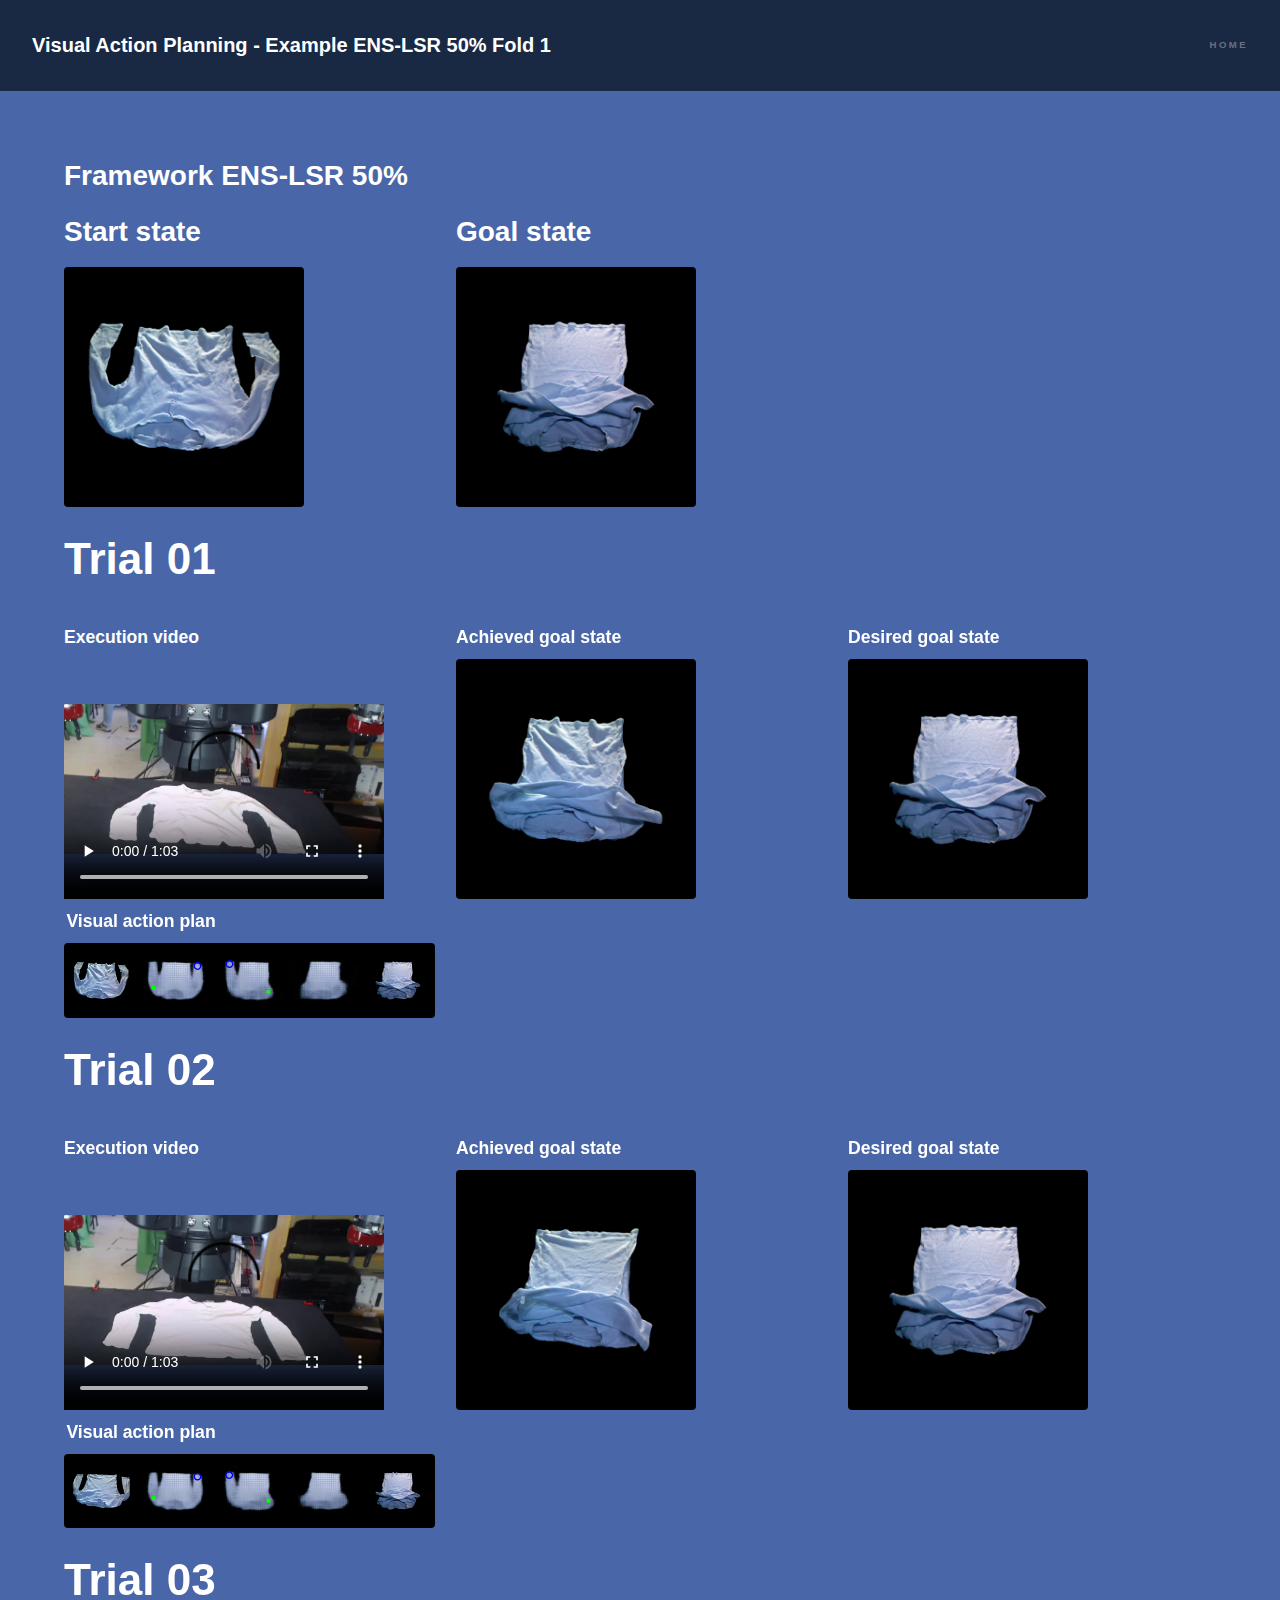
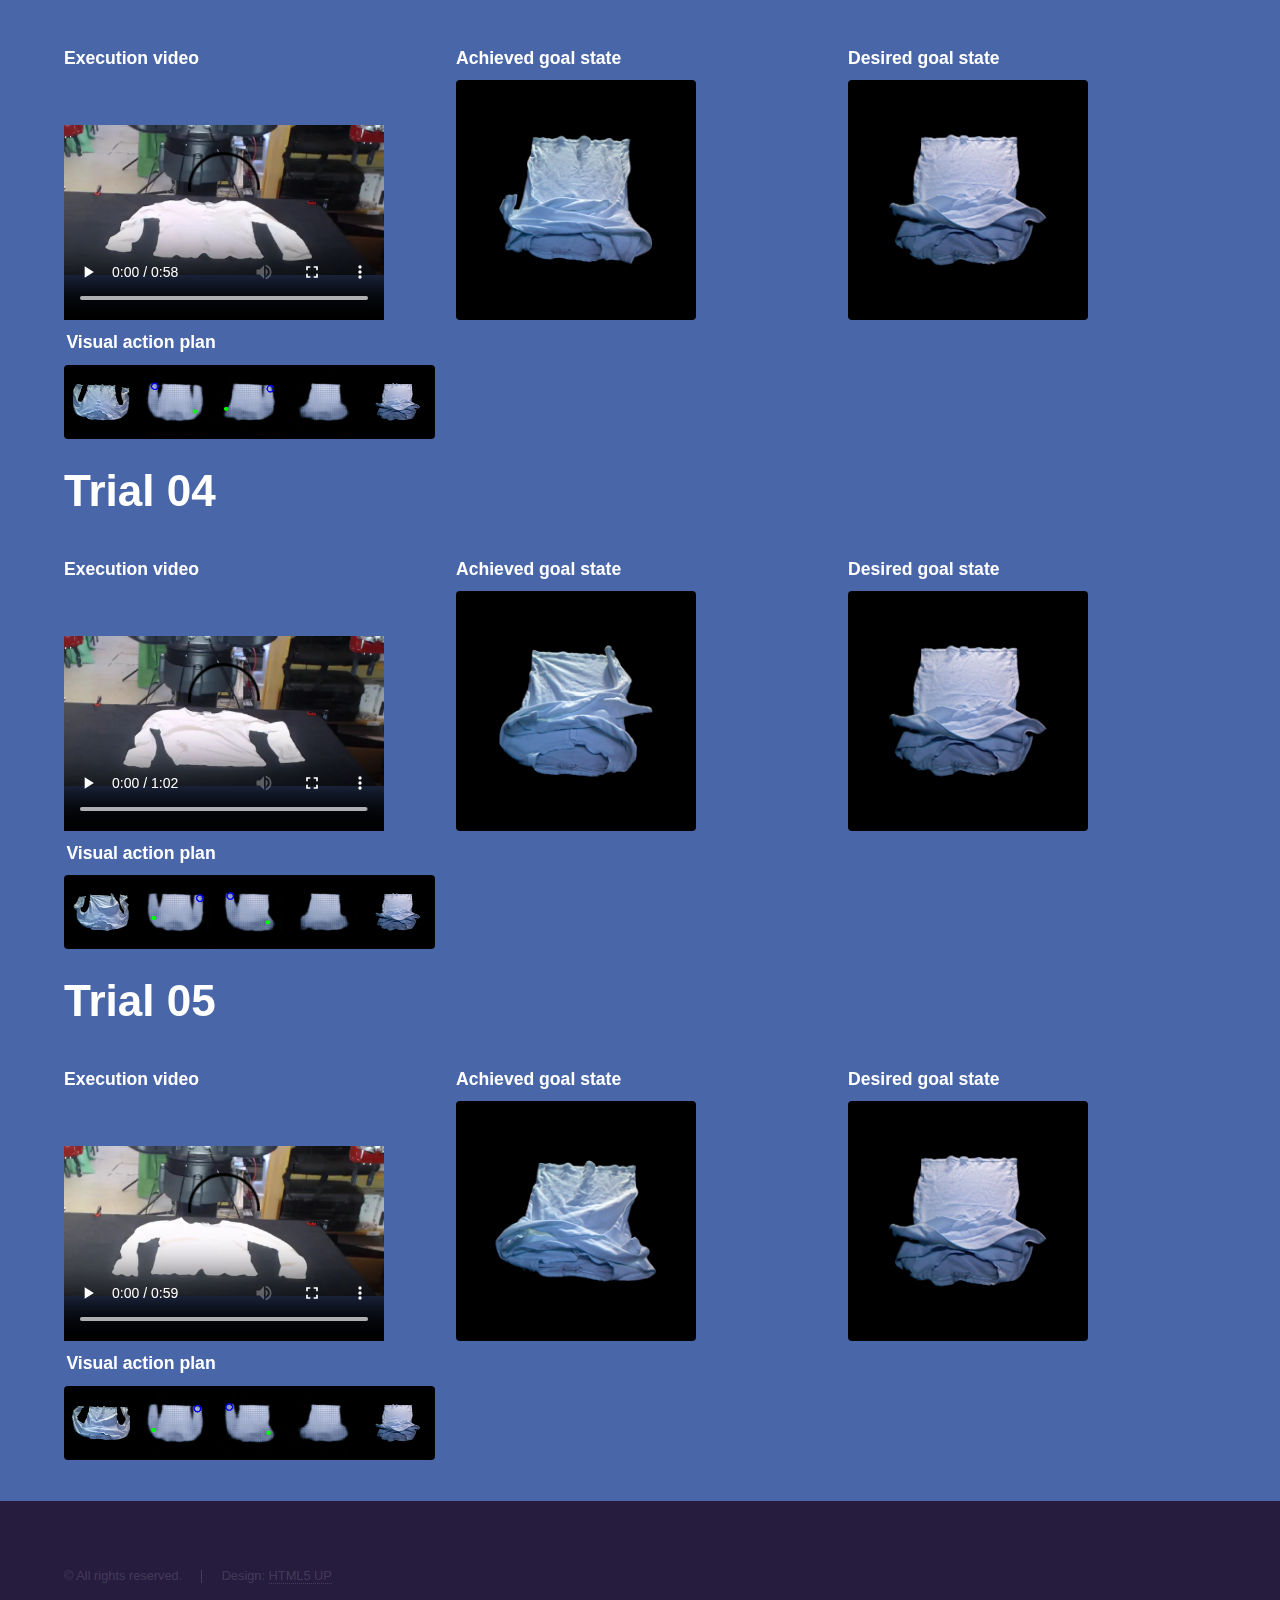
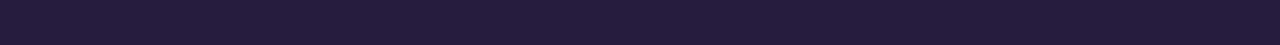
==== commit ec866e1d: "videos and images of experiments" ====
--- a/execution_videos_ens_fold_01.html
+++ b/execution_videos_ens_fold_01.html
@@ -84,7 +84,7 @@
 								</article>
 								<article class="col-4 col-12-xsmall work-item">
 									<h3>Achieved goal state</h3>
-									<a  class="image"><img src="images/web_ens/F01/T01/S_02.png" alt="" data-position="center center" style="height:240px;"/></a>
+									<a  class="image"><img src="images/web_ens/F01/T01/S_04.png" alt="" data-position="center center" style="height:240px;"/></a>
 								</article>	
 								<article class="col-4 col-12-xsmall work-item">
 									<h3>Desired goal state</h3>
@@ -124,7 +124,7 @@
 								</article>
 								<article class="col-4 col-12-xsmall work-item">
 									<h3>Achieved goal state</h3>
-									<a  class="image"><img src="images/web_ens/F01/T02/S_02.png" alt="" data-position="center center" style="height:240px;"/></a>
+									<a  class="image"><img src="images/web_ens/F01/T02/S_04.png" alt="" data-position="center center" style="height:240px;"/></a>
 								</article>	
 								<article class="col-4 col-12-xsmall work-item">
 									<h3>Desired goal state</h3>
@@ -165,7 +165,7 @@
 								</article>
 								<article class="col-4 col-12-xsmall work-item">
 									<h3>Achieved goal state</h3>
-									<a  class="image"><img src="images/web_ens/F01/T03/S_02.png" alt="" data-position="center center" style="height:240px;"/></a>
+									<a  class="image"><img src="images/web_ens/F01/T03/S_04.png" alt="" data-position="center center" style="height:240px;"/></a>
 								</article>	
 								<article class="col-4 col-12-xsmall work-item">
 									<h3>Desired goal state</h3>
@@ -182,12 +182,7 @@
 									<a  class="image">
 										<img src="images/web_ens/F01/T03/VAP_00.png" alt="" data-position="center center" style="width:371px;"/>
 									</a>
-								</article>	
-								<article class="col-4 col-12-xsmall work-item">
-									<a  class="image">
-										<img src="images/web_ens/F01/T03/VAP_01.png" alt="" data-position="center center" style="width:371px;"/>
-									</a>
-								</article>	
+								</article>									
 							</div>
 
 
@@ -210,7 +205,7 @@
 								</article>
 								<article class="col-4 col-12-xsmall work-item">
 									<h3>Achieved goal state</h3>
-									<a  class="image"><img src="images/web_ens/F01/T04/S_02.png" alt="" data-position="center center" style="height:240px;"/></a>
+									<a  class="image"><img src="images/web_ens/F01/T04/S_04.png" alt="" data-position="center center" style="height:240px;"/></a>
 								</article>	
 								<article class="col-4 col-12-xsmall work-item">
 									<h3>Desired goal state</h3>
@@ -249,7 +244,7 @@
 								</article>
 								<article class="col-4 col-12-xsmall work-item">
 									<h3>Achieved goal state</h3>
-									<a  class="image"><img src="images/web_ens/F01/T05/S_02.png" alt="" data-position="center center" style="height:240px;"/></a>
+									<a  class="image"><img src="images/web_ens/F01/T05/S_04.png" alt="" data-position="center center" style="height:240px;"/></a>
 								</article>	
 								<article class="col-4 col-12-xsmall work-item">
 									<h3>Desired goal state</h3>
